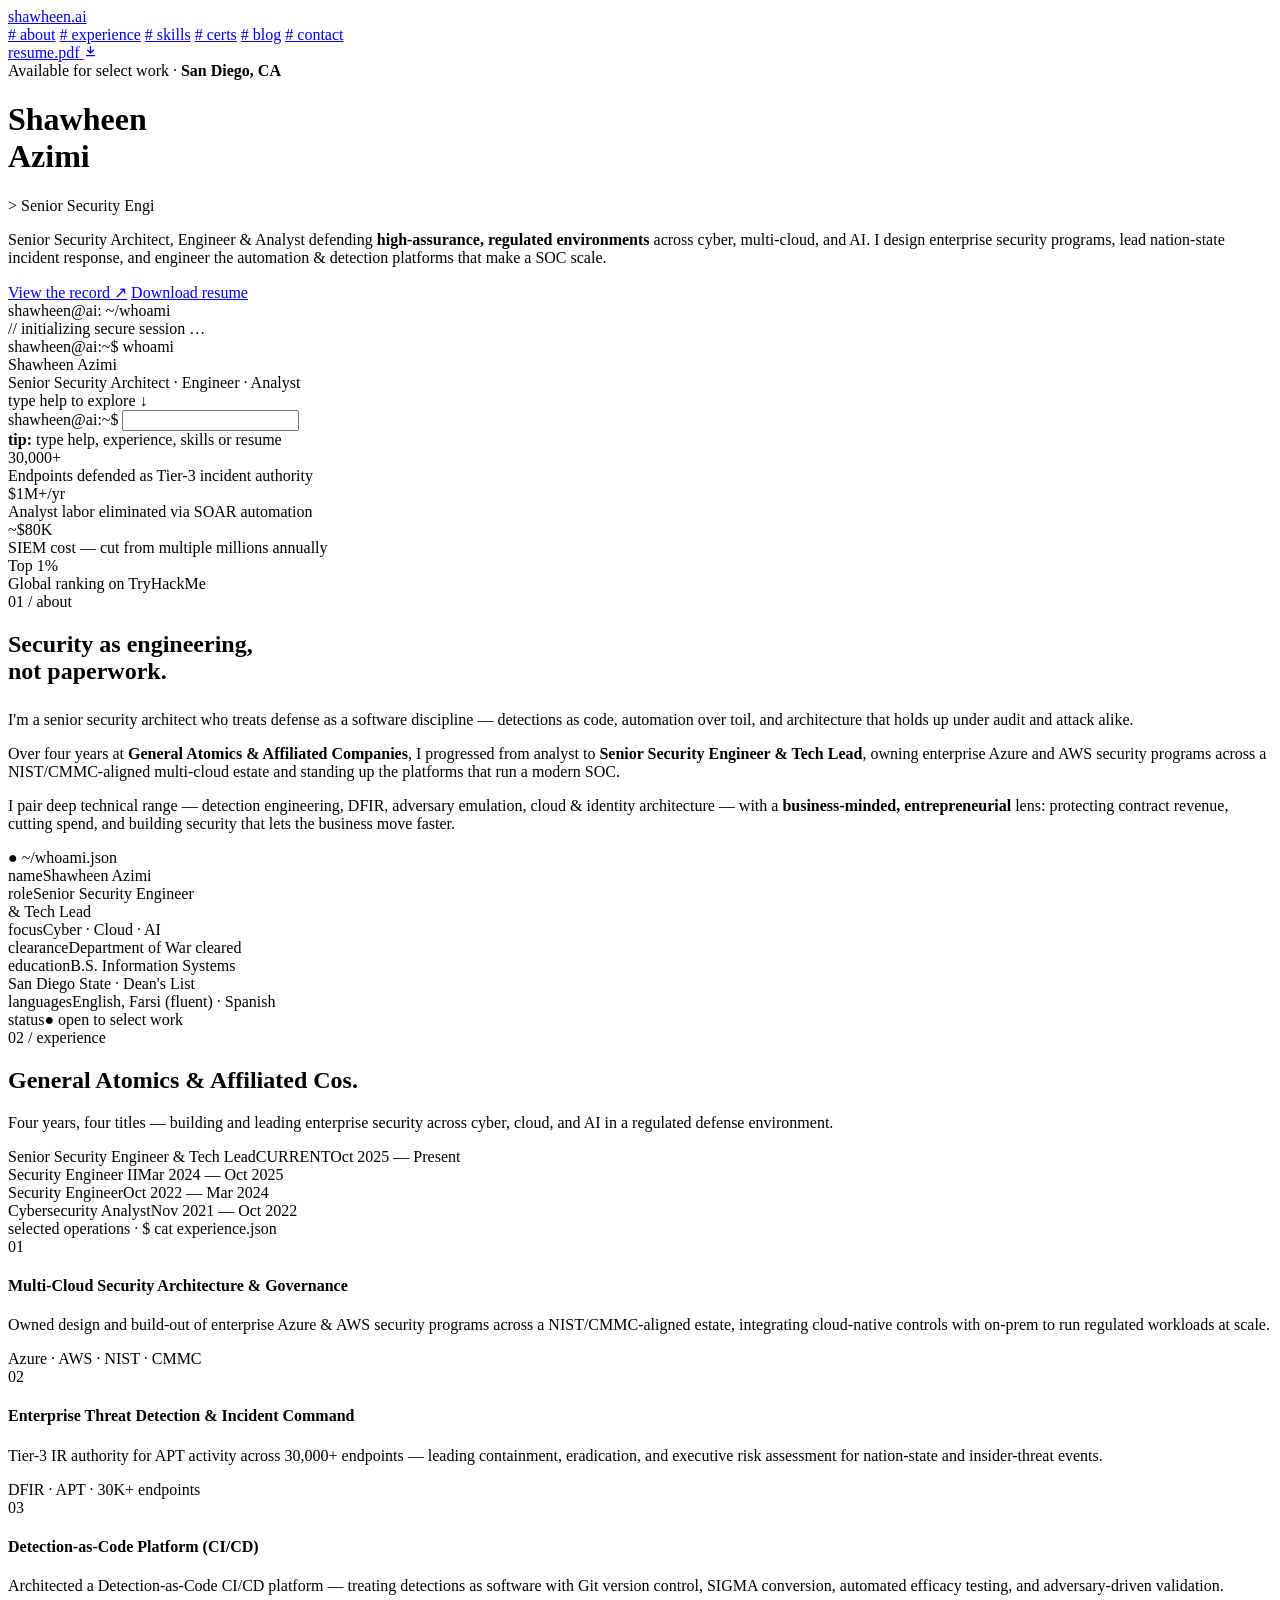
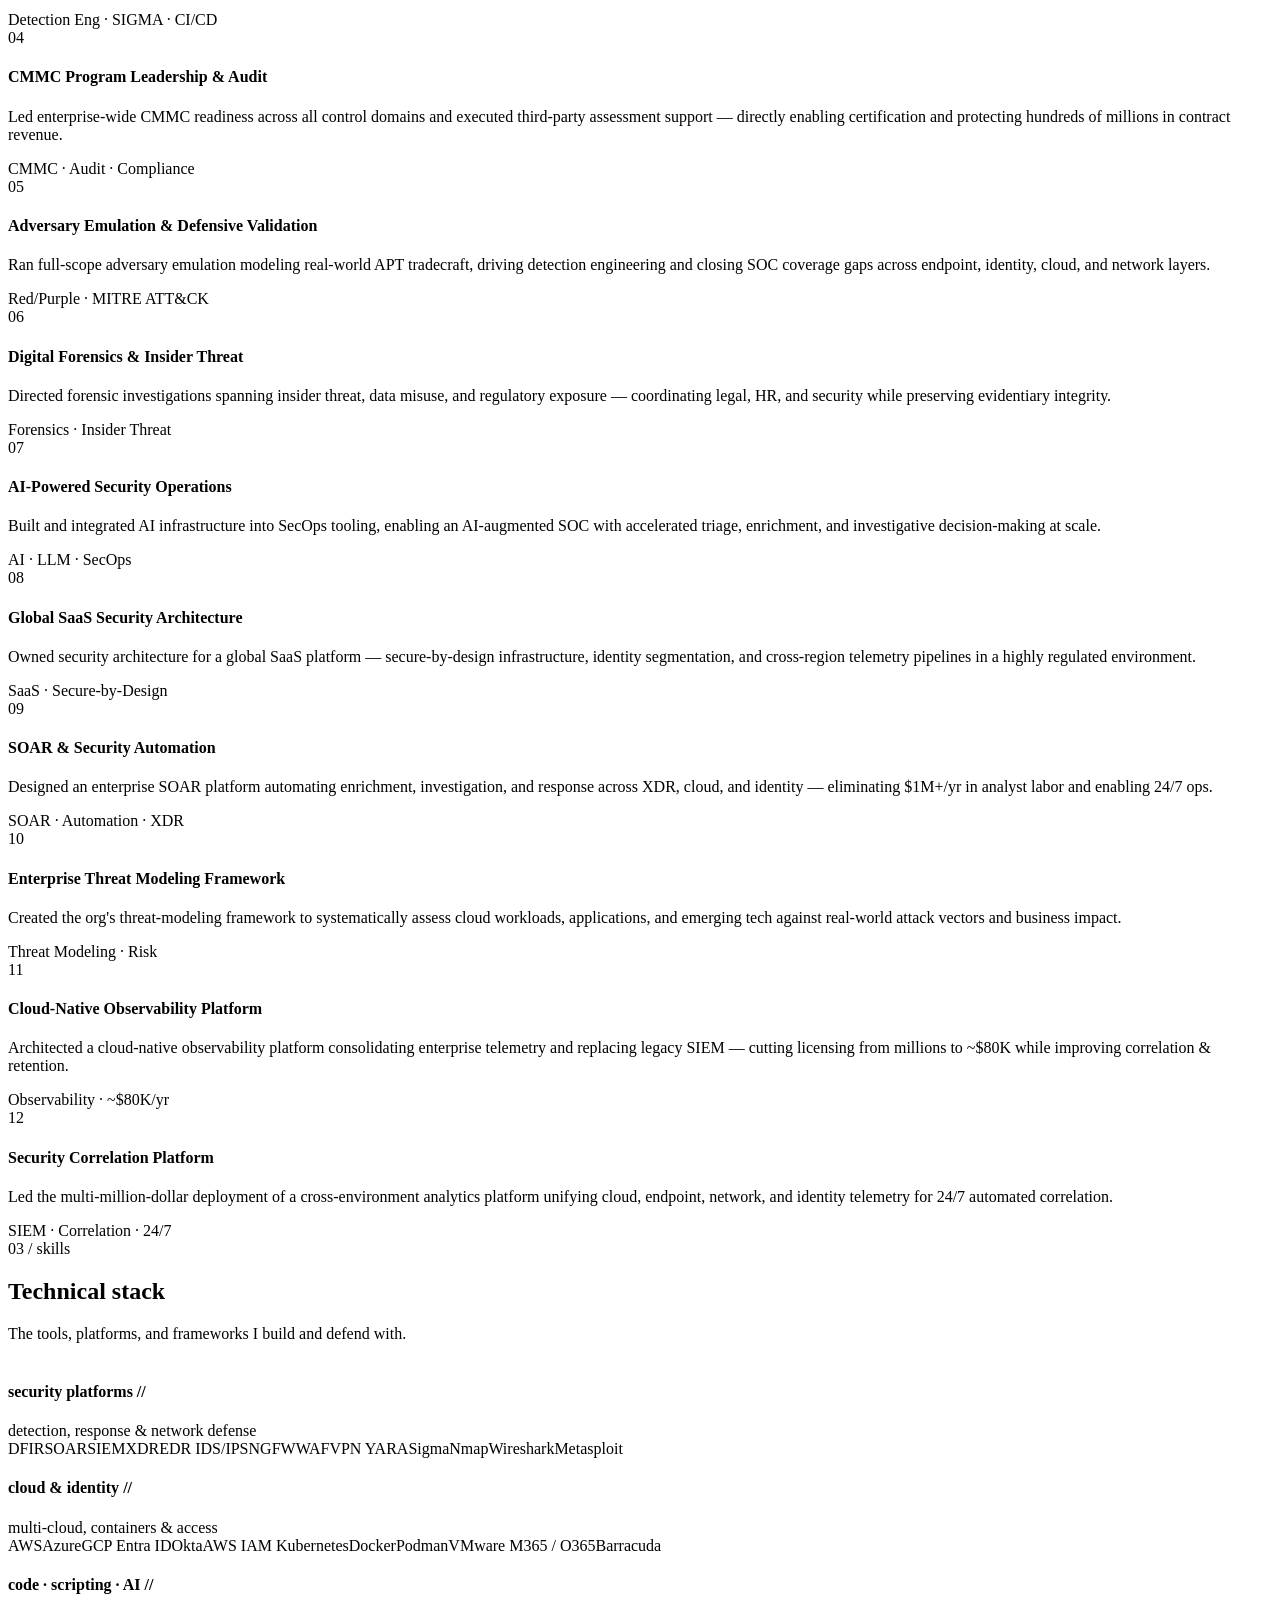
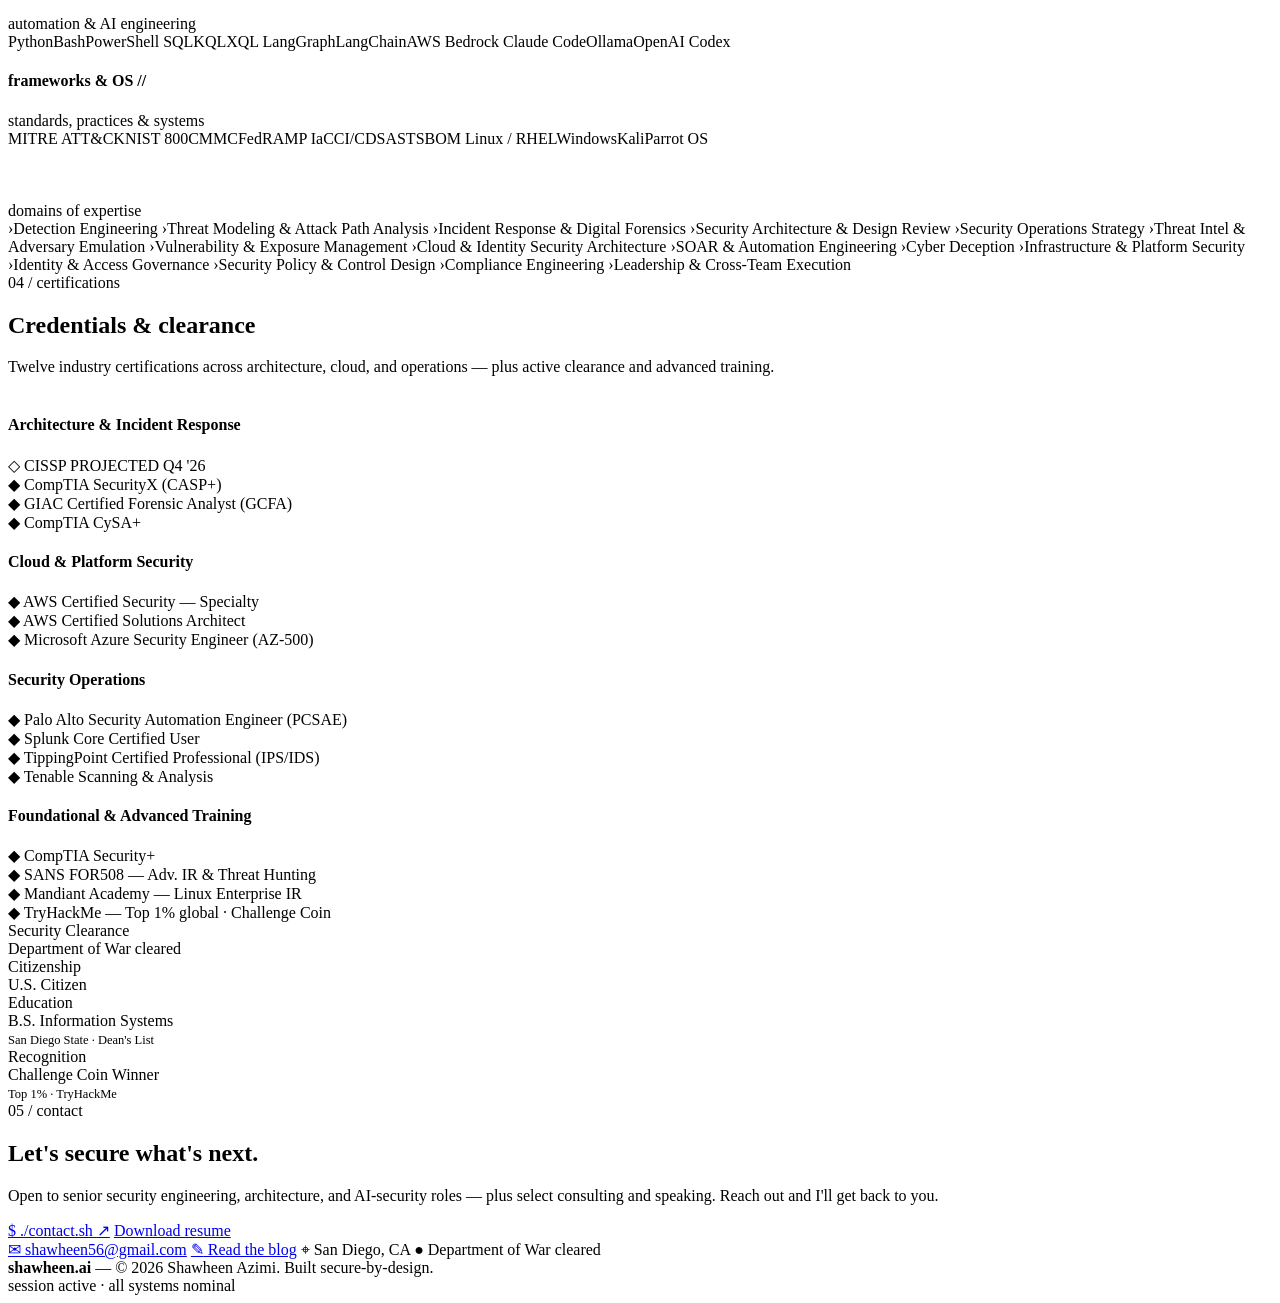
==== index.html @ d33a1e27 "Harden static site security" ====
<!DOCTYPE html>
<html lang="en">
<head>
<meta charset="UTF-8" />
<meta name="viewport" content="width=device-width, initial-scale=1.0" />
<meta http-equiv="Content-Security-Policy" content="default-src 'self'; script-src 'self'; style-src 'self' 'unsafe-inline' https://fonts.googleapis.com; font-src https://fonts.gstatic.com; img-src 'self' data:; object-src 'none'; base-uri 'none'; form-action 'none'; upgrade-insecure-requests" />
<title>Shawheen Azimi — Senior Security Engineer & Multi-Cloud Architect</title>
<meta name="description" content="Shawheen Azimi — Senior Security Architect, Engineer & Analyst. Cybersecurity, multi-cloud architecture, and AI security engineering in high-assurance environments." />
<link rel="stylesheet" href="styles.css" />
</head>
<body>
<div class="bg-grid"></div>
<div class="bg-scan"></div>
<div class="bg-vignette"></div>

<!-- ===================== NAV ===================== -->
<nav class="nav">
  <div class="nav-inner">
    <a class="brand" href="#top"><span class="dot"></span>shawheen<span class="tld">.ai</span></a>
    <div class="nav-links">
      <a href="#about"><span class="hash">#</span> about</a>
      <a href="#experience"><span class="hash">#</span> experience</a>
      <a href="#skills"><span class="hash">#</span> skills</a>
      <a href="#certs"><span class="hash">#</span> certs</a>
      <a href="https://shavvheens-newsletter.beehiiv.com/" target="_blank" rel="noopener"><span class="hash">#</span> blog</a>
      <a href="#contact"><span class="hash">#</span> contact</a>
    </div>
    <a class="nav-cta" href="Shawheen Azimi - Resume.pdf" download>
      <span>resume.pdf</span>
      <svg width="13" height="13" viewBox="0 0 16 16" fill="none"><path d="M8 2v8m0 0L4.5 6.5M8 10l3.5-3.5M3 13h10" stroke="currentColor" stroke-width="1.6" stroke-linecap="round" stroke-linejoin="round"/></svg>
    </a>
  </div>
</nav>

<!-- ===================== HERO ===================== -->
<header id="top" class="hero">
  <div class="wrap">
    <div class="hero-grid">
      <div class="hero-copy">
        <span class="status-chip"><span class="live"></span> Available for select work · <b>San Diego, CA</b></span>
        <h1>Shawheen<br><span class="accent">Azimi</span></h1>
        <div class="role-line"><span class="prompt">&gt;</span> <span id="typed" class="typed"></span></div>
        <p class="lede">
          Senior Security Architect, Engineer &amp; Analyst defending <b>high-assurance,
          regulated environments</b> across cyber, multi-cloud, and AI. I design enterprise
          security programs, lead nation-state incident response, and engineer the
          automation &amp; detection platforms that make a SOC scale.
        </p>
        <div class="hero-cta">
          <a class="btn btn-primary" href="#experience">View the record <span class="arr">↗</span></a>
          <a class="btn btn-ghost" href="Shawheen Azimi - Resume.pdf" download>Download resume</a>
        </div>
      </div>

      <!-- interactive terminal -->
      <div class="terminal">
        <div class="term-bar">
          <span class="tdot r"></span><span class="tdot y"></span><span class="tdot g"></span>
          <span class="term-title">shawheen@ai: ~/whoami</span>
        </div>
        <div class="term-body" id="term-body">
          <div class="t-row t-live t-input-row">
            <span class="t-prompt">shawheen@ai</span><span class="t-out">:</span><span class="t-path">~</span><span class="t-out">$</span>
            <input id="term-input" class="t-input" type="text" autocomplete="off" spellcheck="false" aria-label="terminal input" />
          </div>
          <div class="t-hint t-live"><b>tip:</b> type <span class="t-key" style="color:var(--accent)">help</span>, <span style="color:var(--accent)">experience</span>, <span style="color:var(--accent)">skills</span> or <span style="color:var(--accent)">resume</span></div>
        </div>
      </div>
    </div>
  </div>
</header>

<!-- ===================== STATS ===================== -->
<section class="stats" aria-label="Impact">
  <div class="wrap">
    <div class="stats-grid reveal">
      <div class="stat">
        <div class="val"><span data-count="30000">0</span><span class="suf">+</span></div>
        <div class="lbl">Endpoints defended as Tier-3 incident authority</div>
      </div>
      <div class="stat">
        <div class="val"><span class="suf">$</span><span data-count="1">0</span><span class="suf">M+/yr</span></div>
        <div class="lbl">Analyst labor eliminated via SOAR automation</div>
      </div>
      <div class="stat">
        <div class="val"><span class="suf">~$</span><span data-count="80">0</span><span class="suf">K</span></div>
        <div class="lbl">SIEM cost — cut from multiple millions annually</div>
      </div>
      <div class="stat">
        <div class="val">Top <span data-count="1">0</span><span class="suf">%</span></div>
        <div class="lbl">Global ranking on TryHackMe</div>
      </div>
    </div>
  </div>
</section>

<!-- ===================== ABOUT ===================== -->
<section id="about">
  <div class="wrap">
    <div class="about-grid">
      <div class="about-prose reveal">
        <span class="eyebrow"><span class="num">01</span> / about</span>
        <h2 class="section-title">Security as <span class="tk">engineering</span>,<br>not paperwork.</h2>
        <p class="lead" style="margin-top:26px;">
          I'm a senior security architect who treats defense as a <span class="accent">software discipline</span> —
          detections as code, automation over toil, and architecture that holds up under audit and attack alike.
        </p>
        <p>
          Over four years at <b>General Atomics &amp; Affiliated Companies</b>, I progressed from analyst to
          <b>Senior Security Engineer &amp; Tech Lead</b>, owning enterprise Azure and AWS security programs across a
          NIST/CMMC-aligned multi-cloud estate and standing up the platforms that run a modern SOC.
        </p>
        <p>
          I pair deep technical range — detection engineering, DFIR, adversary emulation, cloud &amp; identity
          architecture — with a <b>business-minded, entrepreneurial</b> lens: protecting contract revenue, cutting
          spend, and building security that lets the business move faster.
        </p>
      </div>

      <div class="reveal d1">
        <div class="about-card">
          <div class="file-head"><span class="g">●</span> ~/whoami.json</div>
          <div class="pad">
            <div class="kv"><span class="k">name</span><span class="v">Shawheen Azimi</span></div>
            <div class="kv"><span class="k">role</span><span class="v">Senior Security Engineer<br>&amp; Tech Lead</span></div>
            <div class="kv"><span class="k">focus</span><span class="v">Cyber · Cloud · <span class="accent">AI</span></span></div>
            <div class="kv"><span class="k">clearance</span><span class="v">Department of War cleared</span></div>
            <div class="kv"><span class="k">education</span><span class="v">B.S. Information Systems<br>San Diego State · Dean's List</span></div>
            <div class="kv"><span class="k">languages</span><span class="v">English, Farsi <span style="color:var(--dim)">(fluent)</span> · Spanish</span></div>
            <div class="kv"><span class="k">status</span><span class="v"><span class="accent">● open</span> to select work</span></div>
          </div>
        </div>
      </div>
    </div>
  </div>
</section>

<!-- ===================== EXPERIENCE ===================== -->
<section id="experience">
  <div class="wrap">
    <div class="exp-head reveal">
      <div>
        <span class="eyebrow"><span class="num">02</span> / experience</span>
        <h2 class="section-title">General Atomics <span class="tk">&amp; Affiliated Cos.</span></h2>
        <p class="section-sub">Four years, four titles — building and leading enterprise security across cyber, cloud, and AI in a regulated defense environment.</p>
      </div>
    </div>

    <!-- role progression -->
    <div class="role-track reveal d1">
      <div class="role-item now">
        <div class="rt"><span class="rtitle">Senior Security Engineer &amp; Tech Lead</span><span class="badge-now">CURRENT</span><span class="rdate">Oct 2025 — Present</span></div>
      </div>
      <div class="role-item">
        <div class="rt"><span class="rtitle">Security Engineer II</span><span class="rdate">Mar 2024 — Oct 2025</span></div>
      </div>
      <div class="role-item">
        <div class="rt"><span class="rtitle">Security Engineer</span><span class="rdate">Oct 2022 — Mar 2024</span></div>
      </div>
      <div class="role-item">
        <div class="rt"><span class="rtitle">Cybersecurity Analyst</span><span class="rdate">Nov 2021 — Oct 2022</span></div>
      </div>
    </div>

    <div class="ops-label reveal">selected operations · <span style="color:var(--text-2)">$ cat experience.json</span></div>

    <div class="ops-grid">
      <div class="op-card reveal">
        <span class="idx">01</span>
        <h4>Multi-Cloud Security Architecture &amp; Governance</h4>
        <p>Owned design and build-out of enterprise Azure &amp; AWS security programs across a NIST/CMMC-aligned estate, integrating cloud-native controls with on-prem to run regulated workloads at scale.</p>
        <span class="tag">Azure · AWS · NIST · CMMC</span>
      </div>
      <div class="op-card reveal d1">
        <span class="idx">02</span>
        <h4>Enterprise Threat Detection &amp; Incident Command</h4>
        <p>Tier-3 IR authority for APT activity across 30,000+ endpoints — leading containment, eradication, and executive risk assessment for nation-state and insider-threat events.</p>
        <span class="tag">DFIR · APT · 30K+ endpoints</span>
      </div>
      <div class="op-card reveal d2">
        <span class="idx">03</span>
        <h4>Detection-as-Code Platform (CI/CD)</h4>
        <p>Architected a Detection-as-Code CI/CD platform — treating detections as software with Git version control, SIGMA conversion, automated efficacy testing, and adversary-driven validation.</p>
        <span class="tag">Detection Eng · SIGMA · CI/CD</span>
      </div>
      <div class="op-card reveal">
        <span class="idx">04</span>
        <h4>CMMC Program Leadership &amp; Audit</h4>
        <p>Led enterprise-wide CMMC readiness across all control domains and executed third-party assessment support — directly enabling certification and protecting hundreds of millions in contract revenue.</p>
        <span class="tag">CMMC · Audit · Compliance</span>
      </div>
      <div class="op-card reveal d1">
        <span class="idx">05</span>
        <h4>Adversary Emulation &amp; Defensive Validation</h4>
        <p>Ran full-scope adversary emulation modeling real-world APT tradecraft, driving detection engineering and closing SOC coverage gaps across endpoint, identity, cloud, and network layers.</p>
        <span class="tag">Red/Purple · MITRE ATT&amp;CK</span>
      </div>
      <div class="op-card reveal d2">
        <span class="idx">06</span>
        <h4>Digital Forensics &amp; Insider Threat</h4>
        <p>Directed forensic investigations spanning insider threat, data misuse, and regulatory exposure — coordinating legal, HR, and security while preserving evidentiary integrity.</p>
        <span class="tag">Forensics · Insider Threat</span>
      </div>
      <div class="op-card reveal">
        <span class="idx">07</span>
        <h4>AI-Powered Security Operations</h4>
        <p>Built and integrated AI infrastructure into SecOps tooling, enabling an AI-augmented SOC with accelerated triage, enrichment, and investigative decision-making at scale.</p>
        <span class="tag">AI · LLM · SecOps</span>
      </div>
      <div class="op-card reveal d1">
        <span class="idx">08</span>
        <h4>Global SaaS Security Architecture</h4>
        <p>Owned security architecture for a global SaaS platform — secure-by-design infrastructure, identity segmentation, and cross-region telemetry pipelines in a highly regulated environment.</p>
        <span class="tag">SaaS · Secure-by-Design</span>
      </div>
      <div class="op-card reveal d2">
        <span class="idx">09</span>
        <h4>SOAR &amp; Security Automation</h4>
        <p>Designed an enterprise SOAR platform automating enrichment, investigation, and response across XDR, cloud, and identity — eliminating $1M+/yr in analyst labor and enabling 24/7 ops.</p>
        <span class="tag">SOAR · Automation · XDR</span>
      </div>
      <div class="op-card reveal">
        <span class="idx">10</span>
        <h4>Enterprise Threat Modeling Framework</h4>
        <p>Created the org's threat-modeling framework to systematically assess cloud workloads, applications, and emerging tech against real-world attack vectors and business impact.</p>
        <span class="tag">Threat Modeling · Risk</span>
      </div>
      <div class="op-card reveal d1">
        <span class="idx">11</span>
        <h4>Cloud-Native Observability Platform</h4>
        <p>Architected a cloud-native observability platform consolidating enterprise telemetry and replacing legacy SIEM — cutting licensing from millions to ~$80K while improving correlation &amp; retention.</p>
        <span class="tag">Observability · ~$80K/yr</span>
      </div>
      <div class="op-card reveal d2">
        <span class="idx">12</span>
        <h4>Security Correlation Platform</h4>
        <p>Led the multi-million-dollar deployment of a cross-environment analytics platform unifying cloud, endpoint, network, and identity telemetry for 24/7 automated correlation.</p>
        <span class="tag">SIEM · Correlation · 24/7</span>
      </div>
    </div>
  </div>
</section>

<!-- ===================== SKILLS ===================== -->
<section id="skills">
  <div class="wrap">
    <div class="reveal" style="margin-bottom:40px;">
      <span class="eyebrow"><span class="num">03</span> / skills</span>
      <h2 class="section-title">Technical <span class="tk">stack</span></h2>
      <p class="section-sub">The tools, platforms, and frameworks I build and defend with.</p>
    </div>

    <div class="skills-grid">
      <div class="skill-block reveal">
        <h4>security platforms <span class="c">//</span></h4>
        <div class="sub">detection, response &amp; network defense</div>
        <div class="chips">
          <span class="chip">DFIR</span><span class="chip">SOAR</span><span class="chip">SIEM</span><span class="chip">XDR</span><span class="chip">EDR</span>
          <span class="chip">IDS/IPS</span><span class="chip">NGFW</span><span class="chip">WAF</span><span class="chip">VPN</span>
          <span class="chip">YARA</span><span class="chip">Sigma</span><span class="chip">Nmap</span><span class="chip">Wireshark</span><span class="chip">Metasploit</span>
        </div>
      </div>
      <div class="skill-block reveal d1">
        <h4>cloud &amp; identity <span class="c">//</span></h4>
        <div class="sub">multi-cloud, containers &amp; access</div>
        <div class="chips">
          <span class="chip">AWS</span><span class="chip">Azure</span><span class="chip">GCP</span>
          <span class="chip">Entra ID</span><span class="chip">Okta</span><span class="chip">AWS IAM</span>
          <span class="chip">Kubernetes</span><span class="chip">Docker</span><span class="chip">Podman</span><span class="chip">VMware</span>
          <span class="chip">M365 / O365</span><span class="chip">Barracuda</span>
        </div>
      </div>
      <div class="skill-block reveal">
        <h4>code · scripting · AI <span class="c">//</span></h4>
        <div class="sub">automation &amp; AI engineering</div>
        <div class="chips">
          <span class="chip">Python</span><span class="chip">Bash</span><span class="chip">PowerShell</span>
          <span class="chip">SQL</span><span class="chip">KQL</span><span class="chip">XQL</span>
          <span class="chip">LangGraph</span><span class="chip">LangChain</span><span class="chip">AWS Bedrock</span>
          <span class="chip">Claude Code</span><span class="chip">Ollama</span><span class="chip">OpenAI Codex</span>
        </div>
      </div>
      <div class="skill-block reveal d1">
        <h4>frameworks &amp; OS <span class="c">//</span></h4>
        <div class="sub">standards, practices &amp; systems</div>
        <div class="chips">
          <span class="chip">MITRE ATT&amp;CK</span><span class="chip">NIST 800</span><span class="chip">CMMC</span><span class="chip">FedRAMP</span>
          <span class="chip">IaC</span><span class="chip">CI/CD</span><span class="chip">SAST</span><span class="chip">SBOM</span>
          <span class="chip">Linux / RHEL</span><span class="chip">Windows</span><span class="chip">Kali</span><span class="chip">Parrot OS</span>
        </div>
      </div>
    </div>

    <!-- domains of expertise -->
    <div class="reveal" style="margin-top:54px;">
      <div class="ops-label">domains of expertise</div>
      <div class="domains">
        <span class="domain"><span class="d">›</span>Detection Engineering</span>
        <span class="domain"><span class="d">›</span>Threat Modeling &amp; Attack Path Analysis</span>
        <span class="domain"><span class="d">›</span>Incident Response &amp; Digital Forensics</span>
        <span class="domain"><span class="d">›</span>Security Architecture &amp; Design Review</span>
        <span class="domain"><span class="d">›</span>Security Operations Strategy</span>
        <span class="domain"><span class="d">›</span>Threat Intel &amp; Adversary Emulation</span>
        <span class="domain"><span class="d">›</span>Vulnerability &amp; Exposure Management</span>
        <span class="domain"><span class="d">›</span>Cloud &amp; Identity Security Architecture</span>
        <span class="domain"><span class="d">›</span>SOAR &amp; Automation Engineering</span>
        <span class="domain"><span class="d">›</span>Cyber Deception</span>
        <span class="domain"><span class="d">›</span>Infrastructure &amp; Platform Security</span>
        <span class="domain"><span class="d">›</span>Identity &amp; Access Governance</span>
        <span class="domain"><span class="d">›</span>Security Policy &amp; Control Design</span>
        <span class="domain"><span class="d">›</span>Compliance Engineering</span>
        <span class="domain"><span class="d">›</span>Leadership &amp; Cross-Team Execution</span>
      </div>
    </div>
  </div>
</section>

<!-- ===================== CERTS ===================== -->
<section id="certs">
  <div class="wrap">
    <div class="reveal" style="margin-bottom:40px;">
      <span class="eyebrow"><span class="num">04</span> / certifications</span>
      <h2 class="section-title">Credentials <span class="tk">&amp; clearance</span></h2>
      <p class="section-sub">Twelve industry certifications across architecture, cloud, and operations — plus active clearance and advanced training.</p>
    </div>

    <div class="cert-cats">
      <div class="cert-cat reveal">
        <h4>Architecture &amp; Incident Response</h4>
        <div class="cert-list">
          <div class="cert proj"><span class="mk">◇</span> CISSP <span class="pj">PROJECTED Q4 '26</span></div>
          <div class="cert"><span class="mk">◆</span> CompTIA SecurityX <span style="color:var(--dim)">(CASP+)</span></div>
          <div class="cert"><span class="mk">◆</span> GIAC Certified Forensic Analyst (GCFA)</div>
          <div class="cert"><span class="mk">◆</span> CompTIA CySA+</div>
        </div>
      </div>
      <div class="cert-cat reveal d1">
        <h4>Cloud &amp; Platform Security</h4>
        <div class="cert-list">
          <div class="cert"><span class="mk">◆</span> AWS Certified Security — Specialty</div>
          <div class="cert"><span class="mk">◆</span> AWS Certified Solutions Architect</div>
          <div class="cert"><span class="mk">◆</span> Microsoft Azure Security Engineer (AZ-500)</div>
        </div>
      </div>
      <div class="cert-cat reveal">
        <h4>Security Operations</h4>
        <div class="cert-list">
          <div class="cert"><span class="mk">◆</span> Palo Alto Security Automation Engineer (PCSAE)</div>
          <div class="cert"><span class="mk">◆</span> Splunk Core Certified User</div>
          <div class="cert"><span class="mk">◆</span> TippingPoint Certified Professional (IPS/IDS)</div>
          <div class="cert"><span class="mk">◆</span> Tenable Scanning &amp; Analysis</div>
        </div>
      </div>
      <div class="cert-cat reveal d1">
        <h4>Foundational &amp; Advanced Training</h4>
        <div class="cert-list">
          <div class="cert"><span class="mk">◆</span> CompTIA Security+</div>
          <div class="cert"><span class="mk">◆</span> SANS FOR508 — Adv. IR &amp; Threat Hunting</div>
          <div class="cert"><span class="mk">◆</span> Mandiant Academy — Linux Enterprise IR</div>
          <div class="cert"><span class="mk">◆</span> TryHackMe — Top 1% global · Challenge Coin</div>
        </div>
      </div>
    </div>

    <!-- creds strip -->
    <div class="creds-strip">
      <div class="cred reveal">
        <div class="t">Security Clearance</div>
        <div class="b">Department of War cleared</div>
      </div>
      <div class="cred reveal d1">
        <div class="t">Citizenship</div>
        <div class="b">U.S. Citizen</div>
      </div>
      <div class="cred reveal d2">
        <div class="t">Education</div>
        <div class="b">B.S. Information Systems<br><span style="color:var(--dim);font-weight:400;font-size:12.5px;">San Diego State · Dean's List</span></div>
      </div>
      <div class="cred reveal d3">
        <div class="t">Recognition</div>
        <div class="b">Challenge Coin Winner<br><span style="color:var(--dim);font-weight:400;font-size:12.5px;">Top 1% · TryHackMe</span></div>
      </div>
    </div>
  </div>
</section>

<!-- ===================== CONTACT ===================== -->
<section id="contact" class="contact">
  <div class="wrap">
    <div class="contact-card reveal">
      <div class="contact-inner">
        <span class="eyebrow" style="justify-content:center;"><span class="num">05</span> / contact</span>
        <h2>Let's secure <span class="accent">what's next.</span></h2>
        <p>Open to senior security engineering, architecture, and AI-security roles — plus select consulting and speaking. Reach out and I'll get back to you.</p>
        <div class="contact-actions">
          <a class="btn btn-primary" href="mailto:shawheen56@gmail.com?subject=Let's%20connect">$ ./contact.sh <span class="arr">↗</span></a>
          <a class="btn btn-ghost" href="Shawheen Azimi - Resume.pdf" download>Download resume</a>
        </div>
        <div class="contact-meta">
          <a href="mailto:shawheen56@gmail.com"><span class="ic">✉</span> shawheen56@gmail.com</a>
          <a href="https://shavvheens-newsletter.beehiiv.com/" target="_blank" rel="noopener"><span class="ic">✎</span> Read the blog</a>
          <span><span class="ic">⌖</span> San Diego, CA</span>
          <span><span class="ic">●</span> Department of War cleared</span>
        </div>
      </div>
    </div>
  </div>
</section>

<footer>
  <div class="foot-inner">
    <div class="l"><b>shawheen.ai</b> — © 2026 Shawheen Azimi. Built secure-by-design.</div>
    <div class="r"><span class="live"></span> session active · all systems nominal</div>
  </div>
</footer>

<script src="app.js"></script>
</body>
</html>
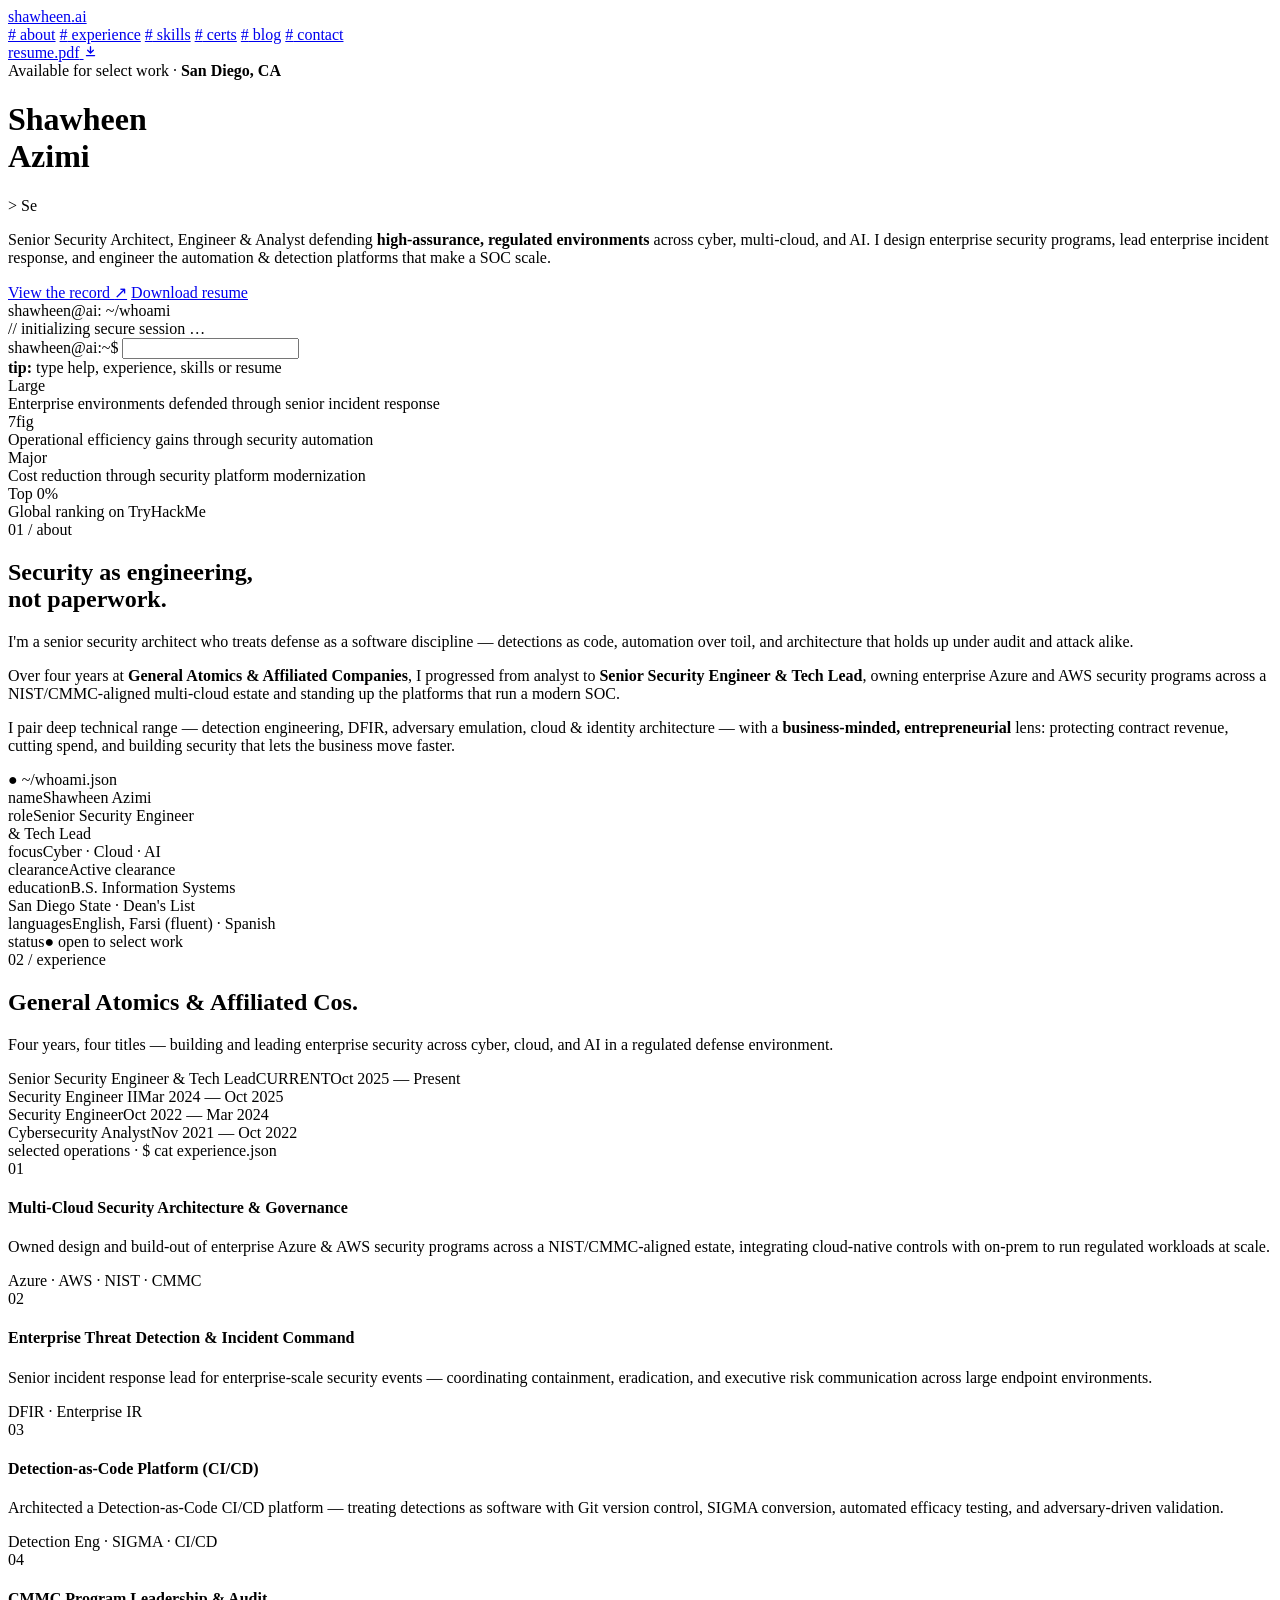
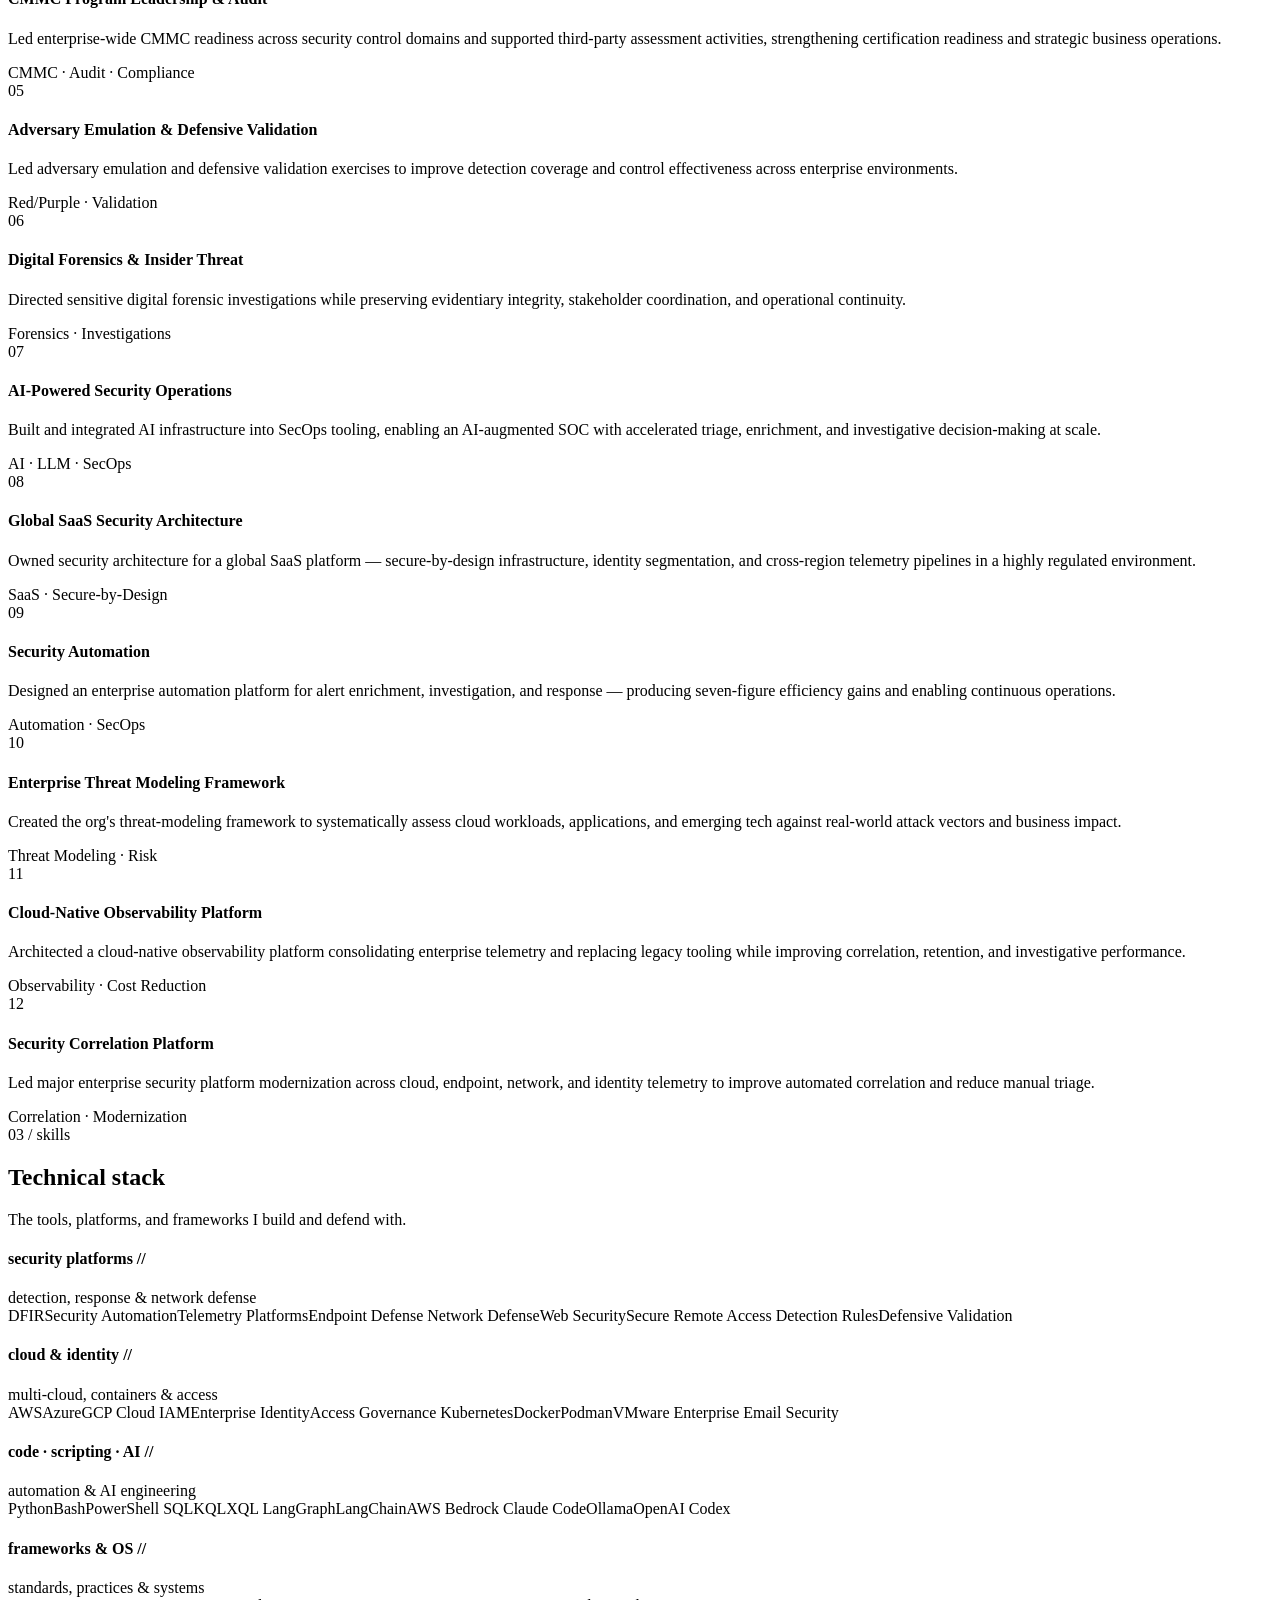
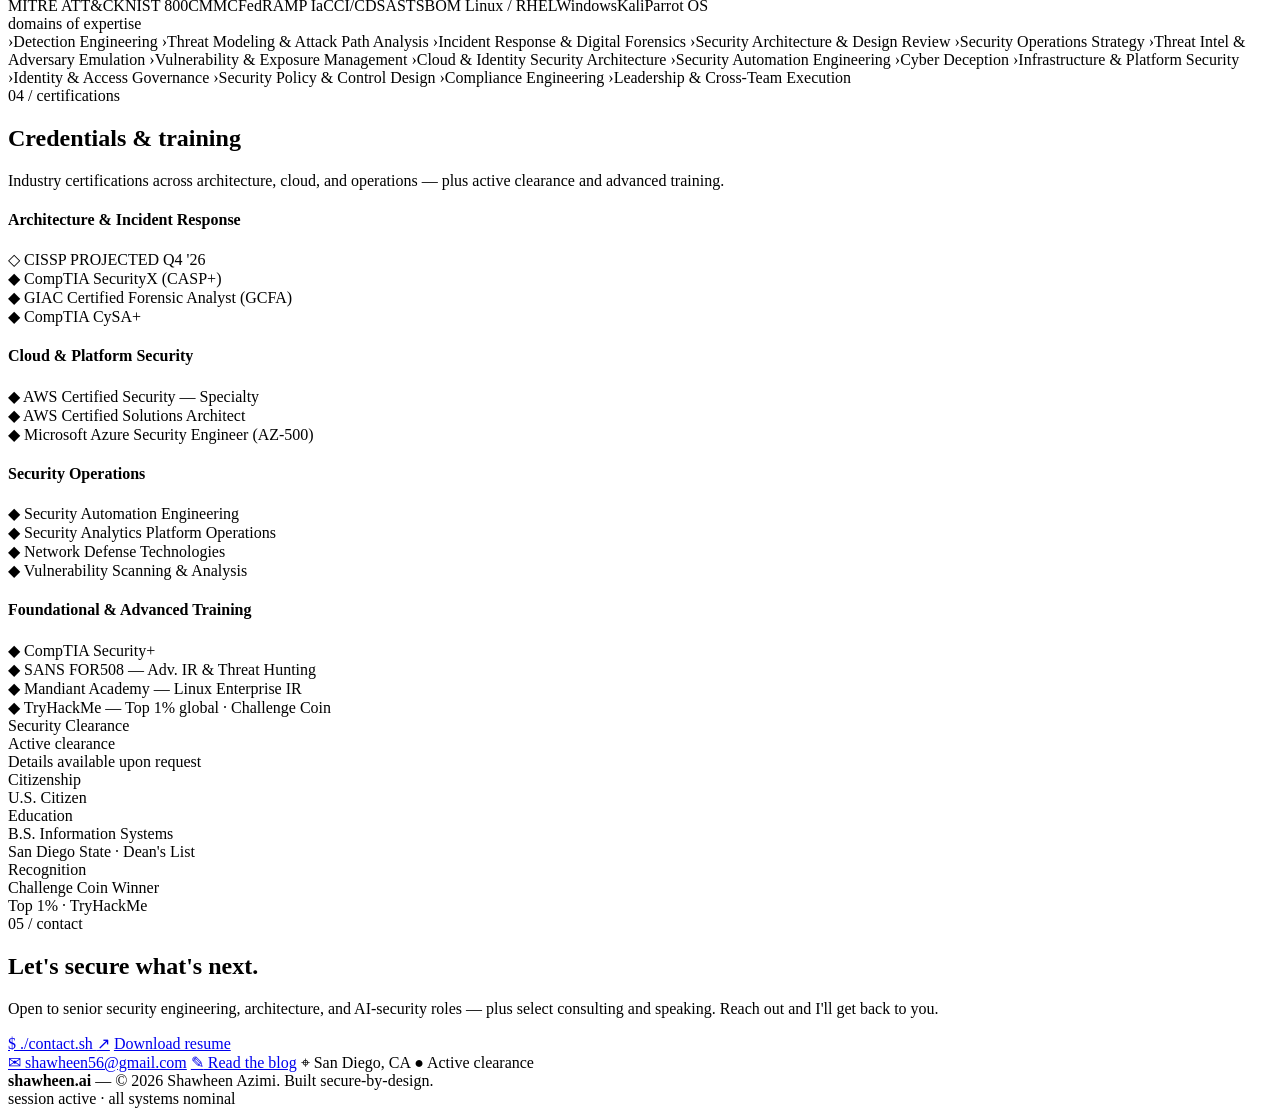
==== commit fc0204ce: "Sanitize public resume and site copy" ====
--- a/index.html
+++ b/index.html
@@ -3,7 +3,7 @@
 <head>
 <meta charset="UTF-8" />
 <meta name="viewport" content="width=device-width, initial-scale=1.0" />
-<meta http-equiv="Content-Security-Policy" content="default-src 'self'; script-src 'self'; style-src 'self' 'unsafe-inline' https://fonts.googleapis.com; font-src https://fonts.gstatic.com; img-src 'self' data:; object-src 'none'; base-uri 'none'; form-action 'none'; upgrade-insecure-requests" />
+<meta http-equiv="Content-Security-Policy" content="default-src 'self'; script-src 'self'; style-src 'self'; font-src 'self'; img-src 'self' data:; object-src 'none'; base-uri 'none'; form-action 'none'; upgrade-insecure-requests" />
 <title>Shawheen Azimi — Senior Security Engineer & Multi-Cloud Architect</title>
 <meta name="description" content="Shawheen Azimi — Senior Security Architect, Engineer & Analyst. Cybersecurity, multi-cloud architecture, and AI security engineering in high-assurance environments." />
 <link rel="stylesheet" href="styles.css" />
@@ -43,7 +43,7 @@
         <p class="lede">
           Senior Security Architect, Engineer &amp; Analyst defending <b>high-assurance,
           regulated environments</b> across cyber, multi-cloud, and AI. I design enterprise
-          security programs, lead nation-state incident response, and engineer the
+          security programs, lead enterprise incident response, and engineer the
           automation &amp; detection platforms that make a SOC scale.
         </p>
         <div class="hero-cta">
@@ -61,9 +61,9 @@
         <div class="term-body" id="term-body">
           <div class="t-row t-live t-input-row">
             <span class="t-prompt">shawheen@ai</span><span class="t-out">:</span><span class="t-path">~</span><span class="t-out">$</span>
-            <input id="term-input" class="t-input" type="text" autocomplete="off" spellcheck="false" aria-label="terminal input" />
+            <input id="term-input" class="t-input" type="text" maxlength="160" autocomplete="off" spellcheck="false" aria-label="terminal input" />
           </div>
-          <div class="t-hint t-live"><b>tip:</b> type <span class="t-key" style="color:var(--accent)">help</span>, <span style="color:var(--accent)">experience</span>, <span style="color:var(--accent)">skills</span> or <span style="color:var(--accent)">resume</span></div>
+          <div class="t-hint t-live"><b>tip:</b> type <span class="t-key">help</span>, <span class="accent-text">experience</span>, <span class="accent-text">skills</span> or <span class="accent-text">resume</span></div>
         </div>
       </div>
     </div>
@@ -75,16 +75,16 @@
   <div class="wrap">
     <div class="stats-grid reveal">
       <div class="stat">
-        <div class="val"><span data-count="30000">0</span><span class="suf">+</span></div>
-        <div class="lbl">Endpoints defended as Tier-3 incident authority</div>
+        <div class="val">Large</div>
+        <div class="lbl">Enterprise environments defended through senior incident response</div>
       </div>
       <div class="stat">
-        <div class="val"><span class="suf">$</span><span data-count="1">0</span><span class="suf">M+/yr</span></div>
-        <div class="lbl">Analyst labor eliminated via SOAR automation</div>
+        <div class="val">7<span class="suf">fig</span></div>
+        <div class="lbl">Operational efficiency gains through security automation</div>
       </div>
       <div class="stat">
-        <div class="val"><span class="suf">~$</span><span data-count="80">0</span><span class="suf">K</span></div>
-        <div class="lbl">SIEM cost — cut from multiple millions annually</div>
+        <div class="val">Major</div>
+        <div class="lbl">Cost reduction through security platform modernization</div>
       </div>
       <div class="stat">
         <div class="val">Top <span data-count="1">0</span><span class="suf">%</span></div>
@@ -101,7 +101,7 @@
       <div class="about-prose reveal">
         <span class="eyebrow"><span class="num">01</span> / about</span>
         <h2 class="section-title">Security as <span class="tk">engineering</span>,<br>not paperwork.</h2>
-        <p class="lead" style="margin-top:26px;">
+        <p class="lead lead-spaced">
           I'm a senior security architect who treats defense as a <span class="accent">software discipline</span> —
           detections as code, automation over toil, and architecture that holds up under audit and attack alike.
         </p>
@@ -124,9 +124,9 @@
             <div class="kv"><span class="k">name</span><span class="v">Shawheen Azimi</span></div>
             <div class="kv"><span class="k">role</span><span class="v">Senior Security Engineer<br>&amp; Tech Lead</span></div>
             <div class="kv"><span class="k">focus</span><span class="v">Cyber · Cloud · <span class="accent">AI</span></span></div>
-            <div class="kv"><span class="k">clearance</span><span class="v">Department of War cleared</span></div>
+            <div class="kv"><span class="k">clearance</span><span class="v">Active clearance</span></div>
             <div class="kv"><span class="k">education</span><span class="v">B.S. Information Systems<br>San Diego State · Dean's List</span></div>
-            <div class="kv"><span class="k">languages</span><span class="v">English, Farsi <span style="color:var(--dim)">(fluent)</span> · Spanish</span></div>
+            <div class="kv"><span class="k">languages</span><span class="v">English, Farsi <span class="dim-text">(fluent)</span> · Spanish</span></div>
             <div class="kv"><span class="k">status</span><span class="v"><span class="accent">● open</span> to select work</span></div>
           </div>
         </div>
@@ -162,7 +162,7 @@
       </div>
     </div>
 
-    <div class="ops-label reveal">selected operations · <span style="color:var(--text-2)">$ cat experience.json</span></div>
+    <div class="ops-label reveal">selected operations · <span class="muted-text">$ cat experience.json</span></div>
 
     <div class="ops-grid">
       <div class="op-card reveal">
@@ -174,8 +174,8 @@
       <div class="op-card reveal d1">
         <span class="idx">02</span>
         <h4>Enterprise Threat Detection &amp; Incident Command</h4>
-        <p>Tier-3 IR authority for APT activity across 30,000+ endpoints — leading containment, eradication, and executive risk assessment for nation-state and insider-threat events.</p>
-        <span class="tag">DFIR · APT · 30K+ endpoints</span>
+        <p>Senior incident response lead for enterprise-scale security events — coordinating containment, eradication, and executive risk communication across large endpoint environments.</p>
+        <span class="tag">DFIR · Enterprise IR</span>
       </div>
       <div class="op-card reveal d2">
         <span class="idx">03</span>
@@ -186,20 +186,20 @@
       <div class="op-card reveal">
         <span class="idx">04</span>
         <h4>CMMC Program Leadership &amp; Audit</h4>
-        <p>Led enterprise-wide CMMC readiness across all control domains and executed third-party assessment support — directly enabling certification and protecting hundreds of millions in contract revenue.</p>
+        <p>Led enterprise-wide CMMC readiness across security control domains and supported third-party assessment activities, strengthening certification readiness and strategic business operations.</p>
         <span class="tag">CMMC · Audit · Compliance</span>
       </div>
       <div class="op-card reveal d1">
         <span class="idx">05</span>
         <h4>Adversary Emulation &amp; Defensive Validation</h4>
-        <p>Ran full-scope adversary emulation modeling real-world APT tradecraft, driving detection engineering and closing SOC coverage gaps across endpoint, identity, cloud, and network layers.</p>
-        <span class="tag">Red/Purple · MITRE ATT&amp;CK</span>
+        <p>Led adversary emulation and defensive validation exercises to improve detection coverage and control effectiveness across enterprise environments.</p>
+        <span class="tag">Red/Purple · Validation</span>
       </div>
       <div class="op-card reveal d2">
         <span class="idx">06</span>
         <h4>Digital Forensics &amp; Insider Threat</h4>
-        <p>Directed forensic investigations spanning insider threat, data misuse, and regulatory exposure — coordinating legal, HR, and security while preserving evidentiary integrity.</p>
-        <span class="tag">Forensics · Insider Threat</span>
+        <p>Directed sensitive digital forensic investigations while preserving evidentiary integrity, stakeholder coordination, and operational continuity.</p>
+        <span class="tag">Forensics · Investigations</span>
       </div>
       <div class="op-card reveal">
         <span class="idx">07</span>
@@ -215,9 +215,9 @@
       </div>
       <div class="op-card reveal d2">
         <span class="idx">09</span>
-        <h4>SOAR &amp; Security Automation</h4>
-        <p>Designed an enterprise SOAR platform automating enrichment, investigation, and response across XDR, cloud, and identity — eliminating $1M+/yr in analyst labor and enabling 24/7 ops.</p>
-        <span class="tag">SOAR · Automation · XDR</span>
+        <h4>Security Automation</h4>
+        <p>Designed an enterprise automation platform for alert enrichment, investigation, and response — producing seven-figure efficiency gains and enabling continuous operations.</p>
+        <span class="tag">Automation · SecOps</span>
       </div>
       <div class="op-card reveal">
         <span class="idx">10</span>
@@ -228,14 +228,14 @@
       <div class="op-card reveal d1">
         <span class="idx">11</span>
         <h4>Cloud-Native Observability Platform</h4>
-        <p>Architected a cloud-native observability platform consolidating enterprise telemetry and replacing legacy SIEM — cutting licensing from millions to ~$80K while improving correlation &amp; retention.</p>
-        <span class="tag">Observability · ~$80K/yr</span>
+        <p>Architected a cloud-native observability platform consolidating enterprise telemetry and replacing legacy tooling while improving correlation, retention, and investigative performance.</p>
+        <span class="tag">Observability · Cost Reduction</span>
       </div>
       <div class="op-card reveal d2">
         <span class="idx">12</span>
         <h4>Security Correlation Platform</h4>
-        <p>Led the multi-million-dollar deployment of a cross-environment analytics platform unifying cloud, endpoint, network, and identity telemetry for 24/7 automated correlation.</p>
-        <span class="tag">SIEM · Correlation · 24/7</span>
+        <p>Led major enterprise security platform modernization across cloud, endpoint, network, and identity telemetry to improve automated correlation and reduce manual triage.</p>
+        <span class="tag">Correlation · Modernization</span>
       </div>
     </div>
   </div>
@@ -244,7 +244,7 @@
 <!-- ===================== SKILLS ===================== -->
 <section id="skills">
   <div class="wrap">
-    <div class="reveal" style="margin-bottom:40px;">
+    <div class="reveal section-intro">
       <span class="eyebrow"><span class="num">03</span> / skills</span>
       <h2 class="section-title">Technical <span class="tk">stack</span></h2>
       <p class="section-sub">The tools, platforms, and frameworks I build and defend with.</p>
@@ -255,9 +255,9 @@
         <h4>security platforms <span class="c">//</span></h4>
         <div class="sub">detection, response &amp; network defense</div>
         <div class="chips">
-          <span class="chip">DFIR</span><span class="chip">SOAR</span><span class="chip">SIEM</span><span class="chip">XDR</span><span class="chip">EDR</span>
-          <span class="chip">IDS/IPS</span><span class="chip">NGFW</span><span class="chip">WAF</span><span class="chip">VPN</span>
-          <span class="chip">YARA</span><span class="chip">Sigma</span><span class="chip">Nmap</span><span class="chip">Wireshark</span><span class="chip">Metasploit</span>
+          <span class="chip">DFIR</span><span class="chip">Security Automation</span><span class="chip">Telemetry Platforms</span><span class="chip">Endpoint Defense</span>
+          <span class="chip">Network Defense</span><span class="chip">Web Security</span><span class="chip">Secure Remote Access</span>
+          <span class="chip">Detection Rules</span><span class="chip">Defensive Validation</span>
         </div>
       </div>
       <div class="skill-block reveal d1">
@@ -265,9 +265,9 @@
         <div class="sub">multi-cloud, containers &amp; access</div>
         <div class="chips">
           <span class="chip">AWS</span><span class="chip">Azure</span><span class="chip">GCP</span>
-          <span class="chip">Entra ID</span><span class="chip">Okta</span><span class="chip">AWS IAM</span>
+          <span class="chip">Cloud IAM</span><span class="chip">Enterprise Identity</span><span class="chip">Access Governance</span>
           <span class="chip">Kubernetes</span><span class="chip">Docker</span><span class="chip">Podman</span><span class="chip">VMware</span>
-          <span class="chip">M365 / O365</span><span class="chip">Barracuda</span>
+          <span class="chip">Enterprise Email Security</span>
         </div>
       </div>
       <div class="skill-block reveal">
@@ -292,7 +292,7 @@
     </div>
 
     <!-- domains of expertise -->
-    <div class="reveal" style="margin-top:54px;">
+    <div class="reveal domains-wrap">
       <div class="ops-label">domains of expertise</div>
       <div class="domains">
         <span class="domain"><span class="d">›</span>Detection Engineering</span>
@@ -303,7 +303,7 @@
         <span class="domain"><span class="d">›</span>Threat Intel &amp; Adversary Emulation</span>
         <span class="domain"><span class="d">›</span>Vulnerability &amp; Exposure Management</span>
         <span class="domain"><span class="d">›</span>Cloud &amp; Identity Security Architecture</span>
-        <span class="domain"><span class="d">›</span>SOAR &amp; Automation Engineering</span>
+        <span class="domain"><span class="d">›</span>Security Automation Engineering</span>
         <span class="domain"><span class="d">›</span>Cyber Deception</span>
         <span class="domain"><span class="d">›</span>Infrastructure &amp; Platform Security</span>
         <span class="domain"><span class="d">›</span>Identity &amp; Access Governance</span>
@@ -318,10 +318,10 @@
 <!-- ===================== CERTS ===================== -->
 <section id="certs">
   <div class="wrap">
-    <div class="reveal" style="margin-bottom:40px;">
+    <div class="reveal section-intro">
       <span class="eyebrow"><span class="num">04</span> / certifications</span>
-      <h2 class="section-title">Credentials <span class="tk">&amp; clearance</span></h2>
-      <p class="section-sub">Twelve industry certifications across architecture, cloud, and operations — plus active clearance and advanced training.</p>
+      <h2 class="section-title">Credentials <span class="tk">&amp; training</span></h2>
+      <p class="section-sub">Industry certifications across architecture, cloud, and operations — plus active clearance and advanced training.</p>
     </div>
 
     <div class="cert-cats">
@@ -329,7 +329,7 @@
         <h4>Architecture &amp; Incident Response</h4>
         <div class="cert-list">
           <div class="cert proj"><span class="mk">◇</span> CISSP <span class="pj">PROJECTED Q4 '26</span></div>
-          <div class="cert"><span class="mk">◆</span> CompTIA SecurityX <span style="color:var(--dim)">(CASP+)</span></div>
+          <div class="cert"><span class="mk">◆</span> CompTIA SecurityX <span class="dim-text">(CASP+)</span></div>
           <div class="cert"><span class="mk">◆</span> GIAC Certified Forensic Analyst (GCFA)</div>
           <div class="cert"><span class="mk">◆</span> CompTIA CySA+</div>
         </div>
@@ -345,10 +345,10 @@
       <div class="cert-cat reveal">
         <h4>Security Operations</h4>
         <div class="cert-list">
-          <div class="cert"><span class="mk">◆</span> Palo Alto Security Automation Engineer (PCSAE)</div>
-          <div class="cert"><span class="mk">◆</span> Splunk Core Certified User</div>
-          <div class="cert"><span class="mk">◆</span> TippingPoint Certified Professional (IPS/IDS)</div>
-          <div class="cert"><span class="mk">◆</span> Tenable Scanning &amp; Analysis</div>
+          <div class="cert"><span class="mk">◆</span> Security Automation Engineering</div>
+          <div class="cert"><span class="mk">◆</span> Security Analytics Platform Operations</div>
+          <div class="cert"><span class="mk">◆</span> Network Defense Technologies</div>
+          <div class="cert"><span class="mk">◆</span> Vulnerability Scanning &amp; Analysis</div>
         </div>
       </div>
       <div class="cert-cat reveal d1">
@@ -366,7 +366,7 @@
     <div class="creds-strip">
       <div class="cred reveal">
         <div class="t">Security Clearance</div>
-        <div class="b">Department of War cleared</div>
+        <div class="b">Active clearance<br><span class="cred-sub">Details available upon request</span></div>
       </div>
       <div class="cred reveal d1">
         <div class="t">Citizenship</div>
@@ -374,11 +374,11 @@
       </div>
       <div class="cred reveal d2">
         <div class="t">Education</div>
-        <div class="b">B.S. Information Systems<br><span style="color:var(--dim);font-weight:400;font-size:12.5px;">San Diego State · Dean's List</span></div>
+        <div class="b">B.S. Information Systems<br><span class="cred-sub">San Diego State · Dean's List</span></div>
       </div>
       <div class="cred reveal d3">
         <div class="t">Recognition</div>
-        <div class="b">Challenge Coin Winner<br><span style="color:var(--dim);font-weight:400;font-size:12.5px;">Top 1% · TryHackMe</span></div>
+        <div class="b">Challenge Coin Winner<br><span class="cred-sub">Top 1% · TryHackMe</span></div>
       </div>
     </div>
   </div>
@@ -389,7 +389,7 @@
   <div class="wrap">
     <div class="contact-card reveal">
       <div class="contact-inner">
-        <span class="eyebrow" style="justify-content:center;"><span class="num">05</span> / contact</span>
+        <span class="eyebrow eyebrow-center"><span class="num">05</span> / contact</span>
         <h2>Let's secure <span class="accent">what's next.</span></h2>
         <p>Open to senior security engineering, architecture, and AI-security roles — plus select consulting and speaking. Reach out and I'll get back to you.</p>
         <div class="contact-actions">
@@ -400,7 +400,7 @@
           <a href="mailto:shawheen56@gmail.com"><span class="ic">✉</span> shawheen56@gmail.com</a>
           <a href="https://shavvheens-newsletter.beehiiv.com/" target="_blank" rel="noopener"><span class="ic">✎</span> Read the blog</a>
           <span><span class="ic">⌖</span> San Diego, CA</span>
-          <span><span class="ic">●</span> Department of War cleared</span>
+          <span><span class="ic">●</span> Active clearance</span>
         </div>
       </div>
     </div>
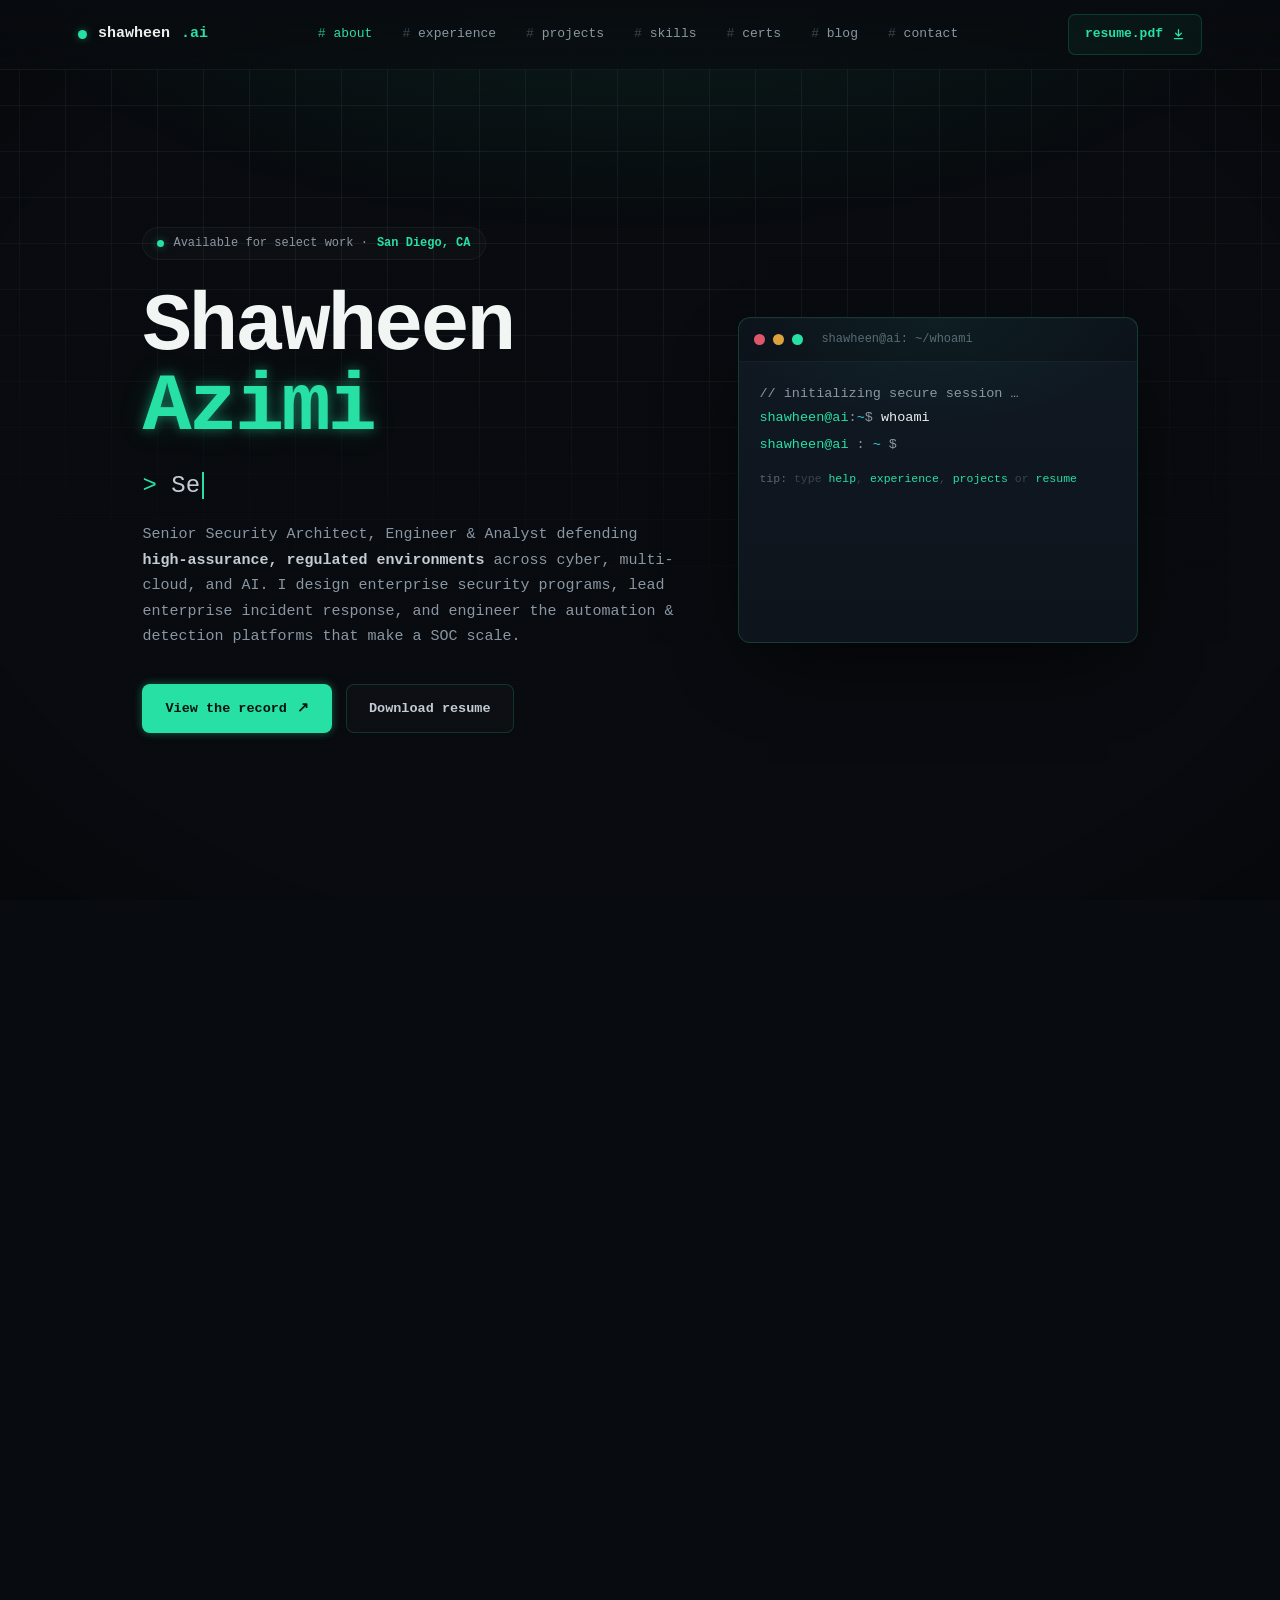
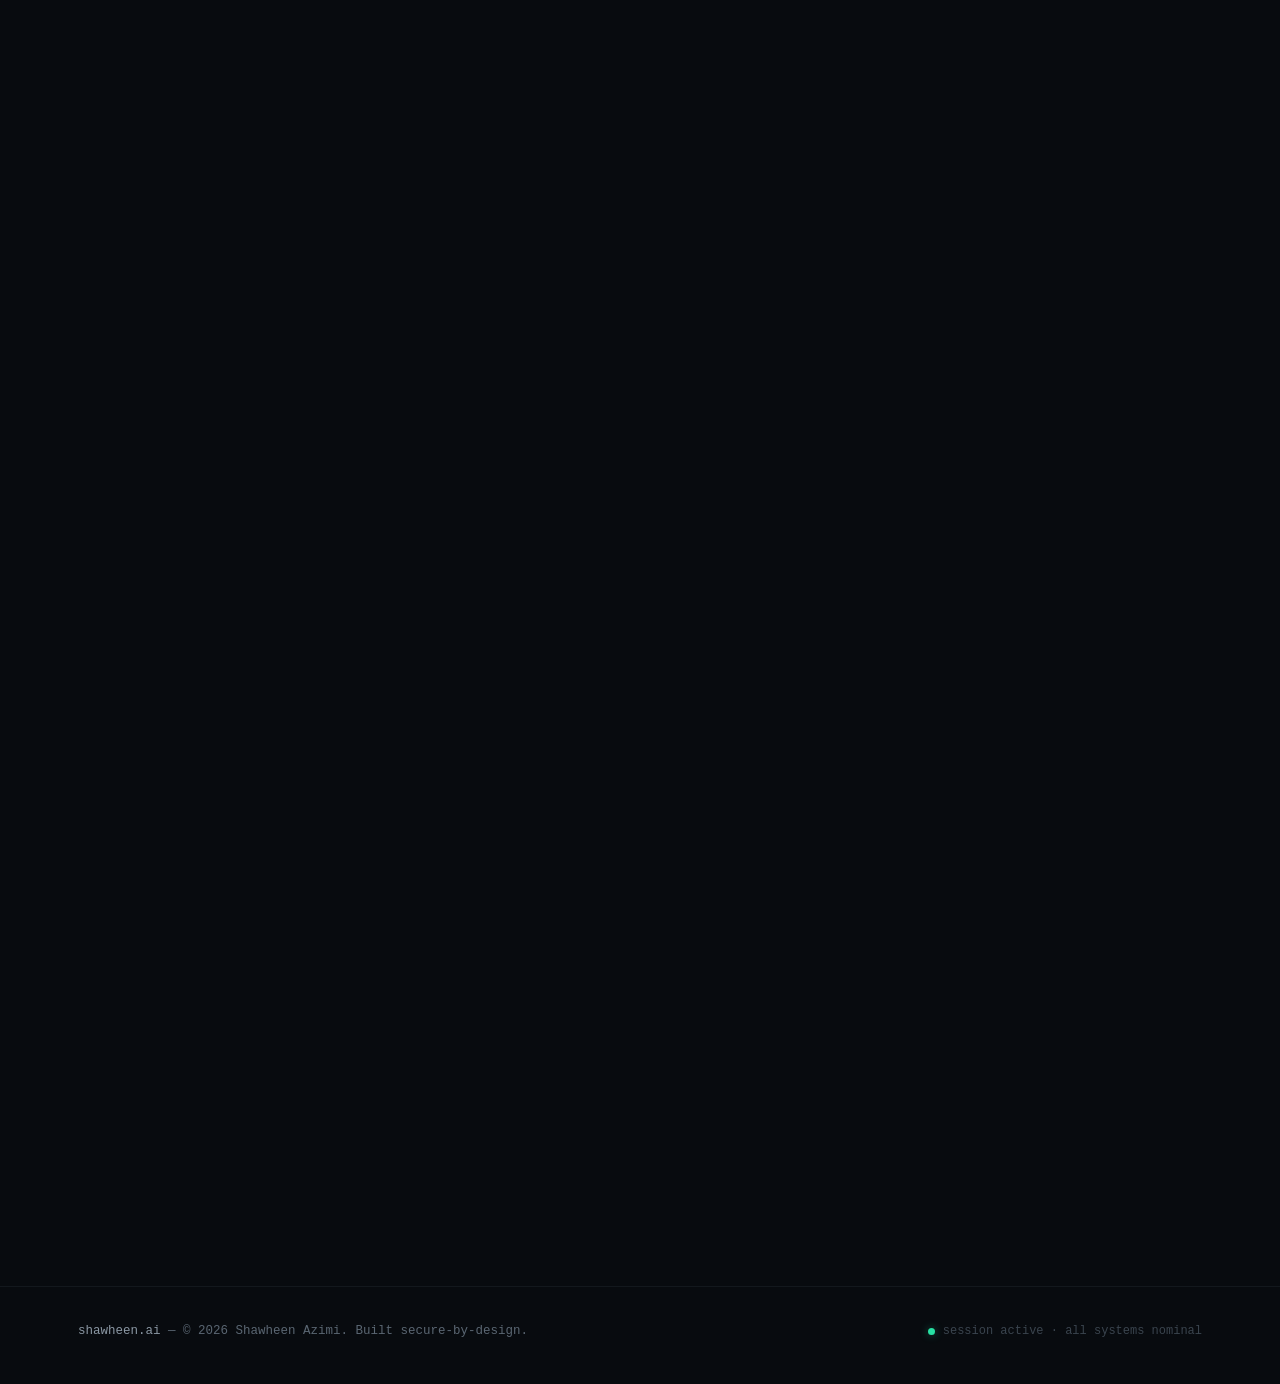
==== commit f882c2f0: "Add selected projects section" ====
--- a/index.html
+++ b/index.html
@@ -20,6 +20,7 @@
     <div class="nav-links">
       <a href="#about"><span class="hash">#</span> about</a>
       <a href="#experience"><span class="hash">#</span> experience</a>
+      <a href="#projects"><span class="hash">#</span> projects</a>
       <a href="#skills"><span class="hash">#</span> skills</a>
       <a href="#certs"><span class="hash">#</span> certs</a>
       <a href="https://shavvheens-newsletter.beehiiv.com/" target="_blank" rel="noopener"><span class="hash">#</span> blog</a>
@@ -63,7 +64,7 @@
             <span class="t-prompt">shawheen@ai</span><span class="t-out">:</span><span class="t-path">~</span><span class="t-out">$</span>
             <input id="term-input" class="t-input" type="text" maxlength="160" autocomplete="off" spellcheck="false" aria-label="terminal input" />
           </div>
-          <div class="t-hint t-live"><b>tip:</b> type <span class="t-key">help</span>, <span class="accent-text">experience</span>, <span class="accent-text">skills</span> or <span class="accent-text">resume</span></div>
+          <div class="t-hint t-live"><b>tip:</b> type <span class="t-key">help</span>, <span class="accent-text">experience</span>, <span class="accent-text">projects</span> or <span class="accent-text">resume</span></div>
         </div>
       </div>
     </div>
@@ -142,7 +143,7 @@
       <div>
         <span class="eyebrow"><span class="num">02</span> / experience</span>
         <h2 class="section-title">General Atomics <span class="tk">&amp; Affiliated Cos.</span></h2>
-        <p class="section-sub">Four years, four titles — building and leading enterprise security across cyber, cloud, and AI in a regulated defense environment.</p>
+        <p class="section-sub">Building and leading enterprise security across cyber, cloud, and AI in a regulated defense environment.</p>
       </div>
     </div>
 
@@ -241,11 +242,78 @@
   </div>
 </section>
 
+<!-- ===================== PROJECTS ===================== -->
+<section id="projects">
+  <div class="wrap">
+    <div class="reveal section-intro">
+      <span class="eyebrow"><span class="num">03</span> / projects</span>
+      <h2 class="section-title">Selected <span class="tk">builds</span></h2>
+      <p class="section-sub">Public-safe examples of security engineering, AI-assisted operations, cloud labs, and detection-focused tooling.</p>
+    </div>
+
+    <div class="project-grid">
+      <a class="project-card project-primary reveal" href="https://github.com/shawheen1904/CloudSecAgent" target="_blank" rel="noopener">
+        <div class="project-top">
+          <span class="project-index">01</span>
+          <span class="project-status public">PUBLIC</span>
+        </div>
+        <h3>CloudSecAgent</h3>
+        <p>Read-only cloud security agent for AWS inventory and risk analysis, using explicit tool calls, mock-backed resources, and guardrails for safe cloud investigation workflows.</p>
+        <div class="project-tags">
+          <span>AWS</span><span>Cloud Security</span><span>LangChain</span><span>Python</span>
+        </div>
+      </a>
+
+      <a class="project-card project-primary reveal d1" href="https://github.com/shawheen1904/GCP-Cyber-Home-Lab" target="_blank" rel="noopener">
+        <div class="project-top">
+          <span class="project-index">02</span>
+          <span class="project-status public">PUBLIC</span>
+        </div>
+        <h3>GCP Cyber Home Lab</h3>
+        <p>Terraform-built cyber range for endpoint telemetry, Wazuh detections, Atomic Red Team exercises, and controlled purple-team practice inside an isolated GCP environment.</p>
+        <div class="project-tags">
+          <span>GCP</span><span>Terraform</span><span>Wazuh</span><span>Detection Lab</span>
+        </div>
+      </a>
+
+      <div class="project-card project-primary reveal d2">
+        <div class="project-top">
+          <span class="project-index">03</span>
+          <span class="project-status private">PRIVATE</span>
+        </div>
+        <h3>OSIRIS</h3>
+        <p>Evidence-backed SOC investigation agent that analyzes GuardDuty-style alerts, gathers read-only evidence, and produces structured triage outputs for analyst review.</p>
+        <div class="project-tags">
+          <span>AI SecOps</span><span>DFIR</span><span>GuardDuty</span><span>Evidence-Based Triage</span>
+        </div>
+      </div>
+    </div>
+
+    <div class="reveal domains-wrap">
+      <div class="ops-label">research &amp; tools · <span class="muted-text">$ ls public-work/</span></div>
+      <div class="tool-grid">
+        <a class="tool-card" href="https://github.com/shawheen1904/Citrix-Netscaler-Hunting" target="_blank" rel="noopener">
+          <span class="tool-name">Citrix NetScaler Hunting</span>
+          <span class="tool-copy">DFIR hunting notes and pivots for NetScaler exploitation response.</span>
+        </a>
+        <div class="tool-card">
+          <span class="tool-name">THOR Orchestrator</span>
+          <span class="tool-copy">Parallel, agentless scanning orchestration for authorized response workflows.</span>
+        </div>
+        <a class="tool-card" href="https://github.com/shawheen1904/Kali-MCP" target="_blank" rel="noopener">
+          <span class="tool-name">Kali-MCP</span>
+          <span class="tool-copy">Early MCP gateway for scoped, allowlisted Kali recon tooling.</span>
+        </a>
+      </div>
+    </div>
+  </div>
+</section>
+
 <!-- ===================== SKILLS ===================== -->
 <section id="skills">
   <div class="wrap">
     <div class="reveal section-intro">
-      <span class="eyebrow"><span class="num">03</span> / skills</span>
+      <span class="eyebrow"><span class="num">04</span> / skills</span>
       <h2 class="section-title">Technical <span class="tk">stack</span></h2>
       <p class="section-sub">The tools, platforms, and frameworks I build and defend with.</p>
     </div>
@@ -319,7 +387,7 @@
 <section id="certs">
   <div class="wrap">
     <div class="reveal section-intro">
-      <span class="eyebrow"><span class="num">04</span> / certifications</span>
+      <span class="eyebrow"><span class="num">05</span> / certifications</span>
       <h2 class="section-title">Credentials <span class="tk">&amp; training</span></h2>
       <p class="section-sub">Industry certifications across architecture, cloud, and operations — plus active clearance and advanced training.</p>
     </div>
@@ -389,7 +457,7 @@
   <div class="wrap">
     <div class="contact-card reveal">
       <div class="contact-inner">
-        <span class="eyebrow eyebrow-center"><span class="num">05</span> / contact</span>
+        <span class="eyebrow eyebrow-center"><span class="num">06</span> / contact</span>
         <h2>Let's secure <span class="accent">what's next.</span></h2>
         <p>Open to senior security engineering, architecture, and AI-security roles — plus select consulting and speaking. Reach out and I'll get back to you.</p>
         <div class="contact-actions">
--- a/styles.css
+++ b/styles.css
@@ -0,0 +1,434 @@
+/* ============================================================
+   shawheen.ai — dark cyber terminal design system
+   ============================================================ */
+
+:root {
+  --bg:        #080b0f;
+  --bg-1:      #0a0e13;
+  --bg-2:      #0c1219;
+  --panel:     #0d141c;
+  --panel-2:   #101822;
+  --line:      rgba(120,150,160,0.10);
+  --line-2:    rgba(39,224,163,0.18);
+  --text:      #c3ccd4;
+  --text-2:    #8a97a3;
+  --dim:       #5a6672;
+  --faint:     #3a444e;
+
+  --accent:    #27e0a3;   /* neon green  */
+  --accent-d:  #18b283;
+  --cyan:      #34d3e6;   /* secondary, sparse */
+  --amber:     #e0a13a;   /* warnings / projected */
+  --danger:    #e0556a;
+
+  --glow:      0 0 12px rgba(39,224,163,0.45), 0 0 30px rgba(39,224,163,0.18);
+  --glow-sm:   0 0 8px rgba(39,224,163,0.40);
+
+  --mono: ui-monospace, 'SF Mono', 'Cascadia Code', 'Roboto Mono', Menlo, Consolas, monospace;
+
+  --maxw: 1180px;
+  --ease: cubic-bezier(.22,.61,.36,1);
+}
+
+* { box-sizing: border-box; margin: 0; padding: 0; }
+
+html { scroll-behavior: smooth; scroll-padding-top: 90px; }
+
+body {
+  font-family: var(--mono);
+  background: var(--bg);
+  color: var(--text);
+  font-size: 16px;
+  line-height: 1.6;
+  -webkit-font-smoothing: antialiased;
+  overflow-x: hidden;
+  position: relative;
+}
+
+::selection { background: rgba(39,224,163,0.28); color: #eafff7; }
+
+/* ---- ambient background layers ---- */
+.bg-grid, .bg-scan, .bg-vignette { position: fixed; inset: 0; pointer-events: none; z-index: 0; }
+
+.bg-grid {
+  background-image:
+    linear-gradient(var(--line) 1px, transparent 1px),
+    linear-gradient(90deg, var(--line) 1px, transparent 1px);
+  background-size: 46px 46px;
+  background-position: center;
+  mask-image: radial-gradient(ellipse 120% 90% at 50% 0%, #000 35%, transparent 80%);
+  animation: gridpan 40s linear infinite;
+}
+@keyframes gridpan { from { background-position: 0 0; } to { background-position: 0 46px; } }
+
+.bg-scan {
+  background: repeating-linear-gradient(0deg, rgba(0,0,0,0.18) 0 1px, transparent 1px 3px);
+  opacity: .5;
+  mix-blend-mode: multiply;
+}
+
+.bg-vignette {
+  background:
+    radial-gradient(ellipse 90% 60% at 50% -10%, rgba(39,224,163,0.10), transparent 60%),
+    radial-gradient(ellipse 100% 100% at 50% 50%, transparent 55%, rgba(0,0,0,0.55) 100%);
+}
+
+@media (prefers-reduced-motion: reduce) {
+  .bg-grid { animation: none; }
+  * { scroll-behavior: auto !important; }
+}
+
+/* ---- layout ---- */
+.wrap { max-width: var(--maxw); margin: 0 auto; padding: 0 28px; position: relative; z-index: 2; }
+section { position: relative; z-index: 2; padding: 110px 0; }
+
+.eyebrow {
+  font-size: 12.5px; letter-spacing: .22em; text-transform: uppercase;
+  color: var(--accent); display: inline-flex; align-items: center; gap: 10px;
+  margin-bottom: 22px; font-weight: 600;
+}
+.eyebrow::before {
+  content: ''; width: 26px; height: 1px; background: var(--accent);
+  box-shadow: var(--glow-sm);
+}
+.eyebrow .num { color: var(--dim); }
+
+h2.section-title {
+  font-size: clamp(26px, 4vw, 42px); font-weight: 800; letter-spacing: -.02em;
+  color: #eaf1ef; line-height: 1.1;
+}
+h2.section-title .tk { color: var(--accent); }
+.section-sub { color: var(--text-2); margin-top: 14px; max-width: 620px; font-size: 14.5px; }
+
+/* ============================================================
+   NAV
+   ============================================================ */
+.nav {
+  position: fixed; top: 0; left: 0; right: 0; z-index: 50;
+  backdrop-filter: blur(12px);
+  background: linear-gradient(180deg, rgba(8,11,15,0.92), rgba(8,11,15,0.62));
+  border-bottom: 1px solid var(--line);
+  transition: border-color .3s;
+}
+.nav-inner { max-width: var(--maxw); margin: 0 auto; padding: 14px 28px;
+  display: flex; align-items: center; justify-content: space-between; gap: 20px; }
+.brand { display: flex; align-items: center; gap: 11px; font-weight: 700; font-size: 15px; color: #eaf1ef; text-decoration: none; }
+.brand .dot { width: 9px; height: 9px; border-radius: 50%; background: var(--accent); box-shadow: var(--glow-sm); animation: pulse 2.4s ease-in-out infinite; }
+.brand .tld { color: var(--accent); }
+@keyframes pulse { 0%,100%{ opacity:1 } 50%{ opacity:.4 } }
+
+.nav-links { display: flex; align-items: center; gap: 4px; }
+.nav-links a {
+  color: var(--text-2); text-decoration: none; font-size: 13px; padding: 8px 13px;
+  border-radius: 6px; transition: color .2s, background .2s; position: relative;
+}
+.nav-links a .hash { color: var(--faint); }
+.nav-links a:hover { color: var(--text); background: rgba(255,255,255,0.03); }
+.nav-links a.active { color: var(--accent); }
+.nav-links a.active .hash { color: var(--accent-d); }
+
+.nav-cta {
+  display: inline-flex; align-items: center; gap: 9px; font-size: 13px; font-weight: 600;
+  color: var(--accent); text-decoration: none; padding: 9px 16px;
+  border: 1px solid var(--line-2); border-radius: 7px; background: rgba(39,224,163,0.05);
+  transition: all .2s var(--ease);
+}
+.nav-cta:hover { background: rgba(39,224,163,0.12); box-shadow: var(--glow-sm); transform: translateY(-1px); }
+.nav-burger { display: none; }
+
+/* ============================================================
+   HERO
+   ============================================================ */
+.hero { padding: 150px 0 90px; min-height: 100vh; display: flex; align-items: center; }
+.hero-grid { display: grid; grid-template-columns: 1.15fr .85fr; gap: 56px; align-items: center; width: 100%; }
+
+.status-chip {
+  display: inline-flex; align-items: center; gap: 9px; font-size: 12px; color: var(--text-2);
+  border: 1px solid var(--line); border-radius: 100px; padding: 6px 14px; margin-bottom: 28px;
+  background: rgba(255,255,255,0.02);
+}
+.status-chip .live { width: 7px; height: 7px; border-radius: 50%; background: var(--accent); box-shadow: var(--glow-sm); animation: pulse 2s infinite; }
+.status-chip b { color: var(--accent); font-weight: 600; }
+
+.hero h1 {
+  font-size: clamp(40px, 6.6vw, 82px); font-weight: 800; line-height: .98; letter-spacing: -.035em;
+  color: #f1f6f4; margin-bottom: 8px;
+}
+.hero h1 .accent { color: var(--accent); text-shadow: var(--glow); }
+
+.role-line { font-size: clamp(16px, 2.4vw, 24px); color: var(--text); font-weight: 500; margin: 18px 0 4px; height: 1.4em; }
+.role-line .prompt { color: var(--accent); }
+.role-line .typed { border-right: 2px solid var(--accent); padding-right: 2px; animation: caret 1s step-end infinite; }
+@keyframes caret { 50% { border-color: transparent; } }
+
+.hero p.lede { color: var(--text-2); font-size: 15px; max-width: 540px; margin: 22px 0 34px; line-height: 1.7; }
+.hero p.lede b { color: var(--text); font-weight: 600; }
+
+.hero-cta { display: flex; gap: 14px; flex-wrap: wrap; }
+
+.btn {
+  display: inline-flex; align-items: center; gap: 10px; font-family: var(--mono);
+  font-size: 13.5px; font-weight: 600; text-decoration: none; cursor: pointer;
+  padding: 13px 22px; border-radius: 8px; border: 1px solid transparent;
+  transition: all .2s var(--ease); white-space: nowrap;
+}
+.btn-primary { background: var(--accent); color: #04130d; box-shadow: var(--glow-sm); }
+.btn-primary:hover { box-shadow: var(--glow); transform: translateY(-2px); background: #34edb0; }
+.btn-ghost { border-color: var(--line-2); color: var(--text); background: rgba(255,255,255,0.02); }
+.btn-ghost:hover { border-color: var(--accent); color: var(--accent); transform: translateY(-2px); box-shadow: var(--glow-sm); }
+.btn .arr { transition: transform .2s; }
+.btn:hover .arr { transform: translate(3px,-3px); }
+
+/* hero terminal */
+.terminal {
+  background: linear-gradient(180deg, var(--panel-2), var(--panel));
+  border: 1px solid var(--line-2); border-radius: 12px; overflow: hidden;
+  box-shadow: 0 30px 80px -30px rgba(0,0,0,0.8), inset 0 1px 0 rgba(255,255,255,0.03);
+  position: relative;
+}
+.terminal::after { /* faint screen glow */
+  content: ''; position: absolute; inset: 0; pointer-events: none;
+  background: radial-gradient(ellipse 80% 50% at 50% 0%, rgba(39,224,163,0.06), transparent 70%);
+}
+.term-bar { display: flex; align-items: center; gap: 8px; padding: 12px 15px; border-bottom: 1px solid var(--line); background: rgba(0,0,0,0.25); }
+.term-bar .tdot { width: 11px; height: 11px; border-radius: 50%; background: #2a3038; }
+.term-bar .tdot.r { background: #e0556a; } .term-bar .tdot.y { background: #e0a13a; } .term-bar .tdot.g { background: var(--accent); }
+.term-title { margin-left: 10px; font-size: 12px; color: var(--dim); }
+.term-body { padding: 20px 20px 16px; font-size: 13.5px; line-height: 1.75; min-height: 280px; }
+.t-row { white-space: pre-wrap; word-break: break-word; }
+.t-prompt { color: var(--accent); }
+.t-path { color: var(--cyan); }
+.t-cmd { color: #eaf1ef; }
+.t-out { color: var(--text-2); }
+.t-key { color: var(--accent); }
+.t-warn { color: var(--amber); }
+.t-input-row { display: flex; align-items: center; gap: 8px; margin-top: 4px; }
+.t-input-row .t-prompt { flex: none; }
+.t-input { flex: 1; background: none; border: none; outline: none; color: #eaf1ef; font-family: var(--mono); font-size: 13.5px; caret-color: var(--accent); }
+.t-hint { color: var(--faint); font-size: 11.5px; margin-top: 12px; }
+.t-hint b { color: var(--dim); font-weight: 500; }
+.accent-text { color: var(--accent); }
+.dim-text { color: var(--dim); }
+.muted-text { color: var(--text-2); }
+.lead-spaced { margin-top: 26px; }
+.section-intro { margin-bottom: 40px; }
+.domains-wrap { margin-top: 54px; }
+.cred-sub { color: var(--dim); font-weight: 400; font-size: 12.5px; }
+.eyebrow-center { justify-content: center; }
+
+/* ============================================================
+   STATS
+   ============================================================ */
+.stats { padding: 0; }
+.stats-grid {
+  display: grid; grid-template-columns: repeat(4, 1fr); gap: 0;
+  border: 1px solid var(--line); border-radius: 12px; overflow: hidden;
+  background: var(--bg-1);
+}
+.stat { padding: 30px 26px; border-right: 1px solid var(--line); position: relative; }
+.stat:last-child { border-right: none; }
+.stat .val { font-size: clamp(28px, 3.6vw, 40px); font-weight: 800; color: var(--accent); letter-spacing: -.02em; line-height: 1; text-shadow: var(--glow-sm); }
+.stat .val .suf { color: var(--text); font-size: .55em; }
+.stat .lbl { color: var(--text-2); font-size: 12.5px; margin-top: 12px; line-height: 1.45; }
+
+/* ============================================================
+   ABOUT
+   ============================================================ */
+.about-grid { display: grid; grid-template-columns: 1fr 1fr; gap: 56px; align-items: start; }
+.about-card {
+  background: var(--panel); border: 1px solid var(--line); border-radius: 12px; overflow: hidden;
+}
+.about-prose p { color: var(--text-2); font-size: 15px; margin-bottom: 18px; line-height: 1.8; }
+.about-prose p b { color: var(--text); font-weight: 600; }
+.about-prose .lead { color: var(--text); font-size: 16.5px; }
+.about-prose .accent { color: var(--accent); }
+
+.file-head { display: flex; align-items: center; gap: 10px; padding: 13px 18px; border-bottom: 1px solid var(--line); background: rgba(0,0,0,0.2); font-size: 12px; color: var(--dim); }
+.file-head .g { color: var(--accent); }
+.kv { padding: 6px 0; display: grid; grid-template-columns: 130px 1fr; gap: 14px; font-size: 13px; border-bottom: 1px dashed var(--line); }
+.kv:last-child { border-bottom: none; }
+.kv .k { color: var(--dim); }
+.kv .v { color: var(--text); }
+.kv .v .accent { color: var(--accent); }
+.about-card .pad { padding: 18px 22px; }
+
+/* ============================================================
+   EXPERIENCE
+   ============================================================ */
+.exp-head { display: flex; align-items: flex-end; justify-content: space-between; gap: 30px; flex-wrap: wrap; margin-bottom: 40px; }
+
+.role-track { display: flex; flex-direction: column; gap: 0; margin-bottom: 50px; border-left: 1px solid var(--line-2); }
+.role-item { position: relative; padding: 14px 0 14px 28px; }
+.role-item::before { content: ''; position: absolute; left: -5px; top: 22px; width: 9px; height: 9px; border-radius: 50%; background: var(--bg); border: 1px solid var(--dim); }
+.role-item.now::before { background: var(--accent); border-color: var(--accent); box-shadow: var(--glow-sm); }
+.role-item .rt { display: flex; align-items: baseline; gap: 14px; flex-wrap: wrap; }
+.role-item .rtitle { color: #eaf1ef; font-weight: 600; font-size: 15.5px; }
+.role-item.now .rtitle { color: var(--accent); }
+.role-item .rdate { color: var(--dim); font-size: 12.5px; }
+.role-item .rco { color: var(--text-2); font-size: 13px; margin-top: 2px; }
+.role-item .badge-now { font-size: 10.5px; color: var(--accent); border: 1px solid var(--line-2); border-radius: 100px; padding: 1px 9px; letter-spacing: .08em; }
+
+.ops-label { font-size: 12.5px; letter-spacing: .18em; text-transform: uppercase; color: var(--dim); margin-bottom: 18px; display: flex; align-items: center; gap: 12px; }
+.ops-label::after { content: ''; flex: 1; height: 1px; background: var(--line); }
+
+.ops-grid { display: grid; grid-template-columns: repeat(3, 1fr); gap: 16px; }
+.op-card {
+  background: var(--panel); border: 1px solid var(--line); border-radius: 11px; padding: 22px 20px;
+  transition: all .25s var(--ease); position: relative; overflow: hidden;
+}
+.op-card::before { content: ''; position: absolute; left: 0; top: 0; bottom: 0; width: 2px; background: var(--accent); transform: scaleY(0); transform-origin: top; transition: transform .3s var(--ease); }
+.op-card:hover { border-color: var(--line-2); transform: translateY(-3px); background: var(--panel-2); box-shadow: 0 20px 40px -24px rgba(0,0,0,0.7); }
+.op-card:hover::before { transform: scaleY(1); }
+.op-card .idx { font-size: 12px; color: var(--accent); font-weight: 700; margin-bottom: 14px; display: block; }
+.op-card h4 { font-size: 15px; color: #eaf1ef; font-weight: 600; line-height: 1.3; margin-bottom: 10px; }
+.op-card p { font-size: 13px; color: var(--text-2); line-height: 1.65; }
+.op-card .tag { display: inline-block; font-size: 10.5px; color: var(--accent); border: 1px solid var(--line-2); border-radius: 5px; padding: 2px 8px; margin-top: 14px; letter-spacing: .04em; }
+
+/* ============================================================
+   PROJECTS
+   ============================================================ */
+.project-grid { display: grid; grid-template-columns: repeat(3, 1fr); gap: 18px; }
+.project-card {
+  display: flex; flex-direction: column; min-height: 100%;
+  background: var(--panel); border: 1px solid var(--line); border-radius: 11px;
+  padding: 24px; color: inherit; text-decoration: none; position: relative; overflow: hidden;
+  transition: all .25s var(--ease);
+}
+.project-card::before {
+  content: ''; position: absolute; left: 0; top: 0; right: 0; height: 2px;
+  background: linear-gradient(90deg, var(--accent), rgba(52,211,230,0.55));
+  opacity: .85;
+}
+.project-card:hover { border-color: var(--line-2); transform: translateY(-3px); background: var(--panel-2); box-shadow: 0 22px 44px -26px rgba(0,0,0,0.75); }
+.project-top { display: flex; align-items: center; justify-content: space-between; gap: 12px; margin-bottom: 22px; }
+.project-index { color: var(--accent); font-size: 12px; font-weight: 700; }
+.project-status {
+  color: var(--dim); border: 1px solid var(--line); border-radius: 100px;
+  padding: 3px 9px; font-size: 10px; letter-spacing: .1em; font-weight: 700;
+}
+.project-status.public { color: var(--accent); border-color: var(--line-2); background: rgba(39,224,163,0.045); }
+.project-status.private { color: var(--amber); border-color: rgba(224,161,58,0.35); background: rgba(224,161,58,0.045); }
+.project-card h3 { color: #eaf1ef; font-size: 19px; line-height: 1.25; margin-bottom: 14px; letter-spacing: -.01em; }
+.project-card p { color: var(--text-2); font-size: 13.5px; line-height: 1.72; margin-bottom: 22px; }
+.project-tags { display: flex; flex-wrap: wrap; gap: 8px; margin-top: auto; }
+.project-tags span {
+  color: var(--text); background: rgba(255,255,255,0.025);
+  border: 1px solid var(--line); border-radius: 6px; padding: 5px 9px;
+  font-size: 11.5px; line-height: 1.2;
+}
+.tool-grid { display: grid; grid-template-columns: repeat(3, 1fr); gap: 14px; }
+.tool-card {
+  display: flex; flex-direction: column; gap: 9px; color: inherit; text-decoration: none;
+  border: 1px solid var(--line); border-radius: 10px; background: rgba(255,255,255,0.018);
+  padding: 18px; min-height: 122px; transition: all .2s var(--ease);
+}
+.tool-card:hover { border-color: var(--line-2); transform: translateY(-2px); background: rgba(39,224,163,0.04); }
+.tool-name { color: #eaf1ef; font-size: 13px; font-weight: 700; }
+.tool-copy { color: var(--text-2); font-size: 12.5px; line-height: 1.55; }
+
+/* ============================================================
+   SKILLS
+   ============================================================ */
+.skills-grid { display: grid; grid-template-columns: repeat(2, 1fr); gap: 18px; }
+.skill-block { background: var(--panel); border: 1px solid var(--line); border-radius: 11px; padding: 24px; }
+.skill-block h4 { font-size: 13px; color: var(--accent); letter-spacing: .08em; text-transform: uppercase; margin-bottom: 8px; display: flex; align-items: center; gap: 10px; }
+.skill-block h4 .c { color: var(--faint); }
+.skill-block .sub { color: var(--dim); font-size: 12px; margin-bottom: 18px; }
+.chips { display: flex; flex-wrap: wrap; gap: 8px; }
+.chip {
+  font-size: 12.5px; color: var(--text); background: rgba(255,255,255,0.025);
+  border: 1px solid var(--line); border-radius: 6px; padding: 6px 12px;
+  transition: all .18s var(--ease); cursor: default;
+}
+.chip:hover { border-color: var(--accent); color: var(--accent); background: rgba(39,224,163,0.06); transform: translateY(-2px); box-shadow: var(--glow-sm); }
+
+/* ============================================================
+   CERTS + DOMAINS
+   ============================================================ */
+.cert-cats { display: grid; grid-template-columns: repeat(2, 1fr); gap: 18px; }
+.cert-cat { background: var(--panel); border: 1px solid var(--line); border-radius: 11px; padding: 22px 24px; }
+.cert-cat h4 { font-size: 12.5px; color: var(--text-2); letter-spacing: .1em; text-transform: uppercase; margin-bottom: 16px; }
+.cert-list { display: flex; flex-direction: column; gap: 11px; }
+.cert {
+  display: flex; align-items: center; gap: 12px; font-size: 13.5px; color: var(--text);
+}
+.cert .mk { color: var(--accent); flex: none; }
+.cert.proj .mk { color: var(--amber); }
+.cert .pj { font-size: 10.5px; color: var(--amber); border: 1px solid rgba(224,161,58,0.35); border-radius: 5px; padding: 1px 7px; margin-left: auto; flex: none; }
+
+.domains { display: flex; flex-wrap: wrap; gap: 10px; margin-top: 34px; }
+.domain {
+  font-size: 13px; color: var(--text-2); border: 1px solid var(--line); border-radius: 100px;
+  padding: 8px 16px; transition: all .2s var(--ease);
+}
+.domain:hover { color: var(--accent); border-color: var(--line-2); transform: translateY(-2px); }
+.domain .d { color: var(--accent); margin-right: 7px; }
+
+.creds-strip { display: grid; grid-template-columns: repeat(4, 1fr); gap: 16px; margin-top: 40px; }
+.cred { border: 1px solid var(--line); border-radius: 11px; padding: 20px; background: var(--panel); }
+.cred .t { font-size: 12px; color: var(--dim); letter-spacing: .08em; text-transform: uppercase; margin-bottom: 10px; }
+.cred .b { font-size: 14px; color: #eaf1ef; font-weight: 600; line-height: 1.4; }
+.cred .b .accent { color: var(--accent); }
+.cred.clearance { border-color: var(--line-2); background: linear-gradient(180deg, rgba(39,224,163,0.06), var(--panel)); }
+
+/* ============================================================
+   CONTACT
+   ============================================================ */
+.contact { padding-bottom: 130px; }
+.contact-card {
+  background: linear-gradient(180deg, var(--panel-2), var(--panel));
+  border: 1px solid var(--line-2); border-radius: 16px; padding: 0; overflow: hidden;
+  box-shadow: 0 40px 100px -40px rgba(0,0,0,0.8);
+}
+.contact-inner { padding: 56px clamp(28px, 6vw, 80px); text-align: center; position: relative; }
+.contact h2 { font-size: clamp(28px, 4.5vw, 50px); font-weight: 800; color: #f1f6f4; letter-spacing: -.025em; line-height: 1.05; }
+.contact h2 .accent { color: var(--accent); text-shadow: var(--glow); }
+.contact p { color: var(--text-2); margin: 20px auto 36px; max-width: 480px; font-size: 15px; }
+.contact-actions { display: flex; gap: 14px; justify-content: center; flex-wrap: wrap; }
+.contact-meta { display: flex; gap: 28px; justify-content: center; flex-wrap: wrap; margin-top: 40px; padding-top: 30px; border-top: 1px solid var(--line); }
+.contact-meta a, .contact-meta span { color: var(--text-2); font-size: 13px; text-decoration: none; display: inline-flex; align-items: center; gap: 9px; transition: color .2s; }
+.contact-meta a:hover { color: var(--accent); }
+.contact-meta .ic { color: var(--accent); }
+
+/* ============================================================
+   FOOTER
+   ============================================================ */
+footer { border-top: 1px solid var(--line); padding: 34px 0; position: relative; z-index: 2; }
+.foot-inner { max-width: var(--maxw); margin: 0 auto; padding: 0 28px; display: flex; align-items: center; justify-content: space-between; gap: 16px; flex-wrap: wrap; }
+.foot-inner .l { color: var(--dim); font-size: 12.5px; }
+.foot-inner .l b { color: var(--text-2); font-weight: 500; }
+.foot-inner .r { color: var(--faint); font-size: 12px; display: flex; align-items: center; gap: 8px; }
+.foot-inner .r .live { width: 7px; height: 7px; border-radius: 50%; background: var(--accent); box-shadow: var(--glow-sm); animation: pulse 2s infinite; }
+
+/* ============================================================
+   REVEAL ANIMATION
+   ============================================================ */
+.reveal { opacity: 0; transform: translateY(24px); transition: opacity .7s var(--ease), transform .7s var(--ease); }
+.reveal.in { opacity: 1; transform: none; }
+.reveal.d1 { transition-delay: .08s; } .reveal.d2 { transition-delay: .16s; }
+.reveal.d3 { transition-delay: .24s; } .reveal.d4 { transition-delay: .32s; }
+@media (prefers-reduced-motion: reduce) { .reveal { opacity: 1; transform: none; } }
+
+/* ============================================================
+   RESPONSIVE
+   ============================================================ */
+@media (max-width: 940px) {
+  .hero-grid { grid-template-columns: 1fr; gap: 44px; }
+  .hero { padding-top: 130px; min-height: 0; }
+  .about-grid { grid-template-columns: 1fr; gap: 36px; }
+  .ops-grid { grid-template-columns: repeat(2, 1fr); }
+  .project-grid { grid-template-columns: 1fr; }
+  .tool-grid { grid-template-columns: 1fr; }
+  .stats-grid { grid-template-columns: repeat(2, 1fr); }
+  .stat:nth-child(2) { border-right: none; }
+  .stat:nth-child(1), .stat:nth-child(2) { border-bottom: 1px solid var(--line); }
+  .creds-strip { grid-template-columns: repeat(2, 1fr); }
+}
+@media (max-width: 680px) {
+  .wrap { padding: 0 18px; }
+  section { padding: 80px 0; }
+  .nav-links { display: none; }
+  .skills-grid, .cert-cats { grid-template-columns: 1fr; }
+  .ops-grid { grid-template-columns: 1fr; }
+  .nav-cta { padding: 8px 13px; }
+}
